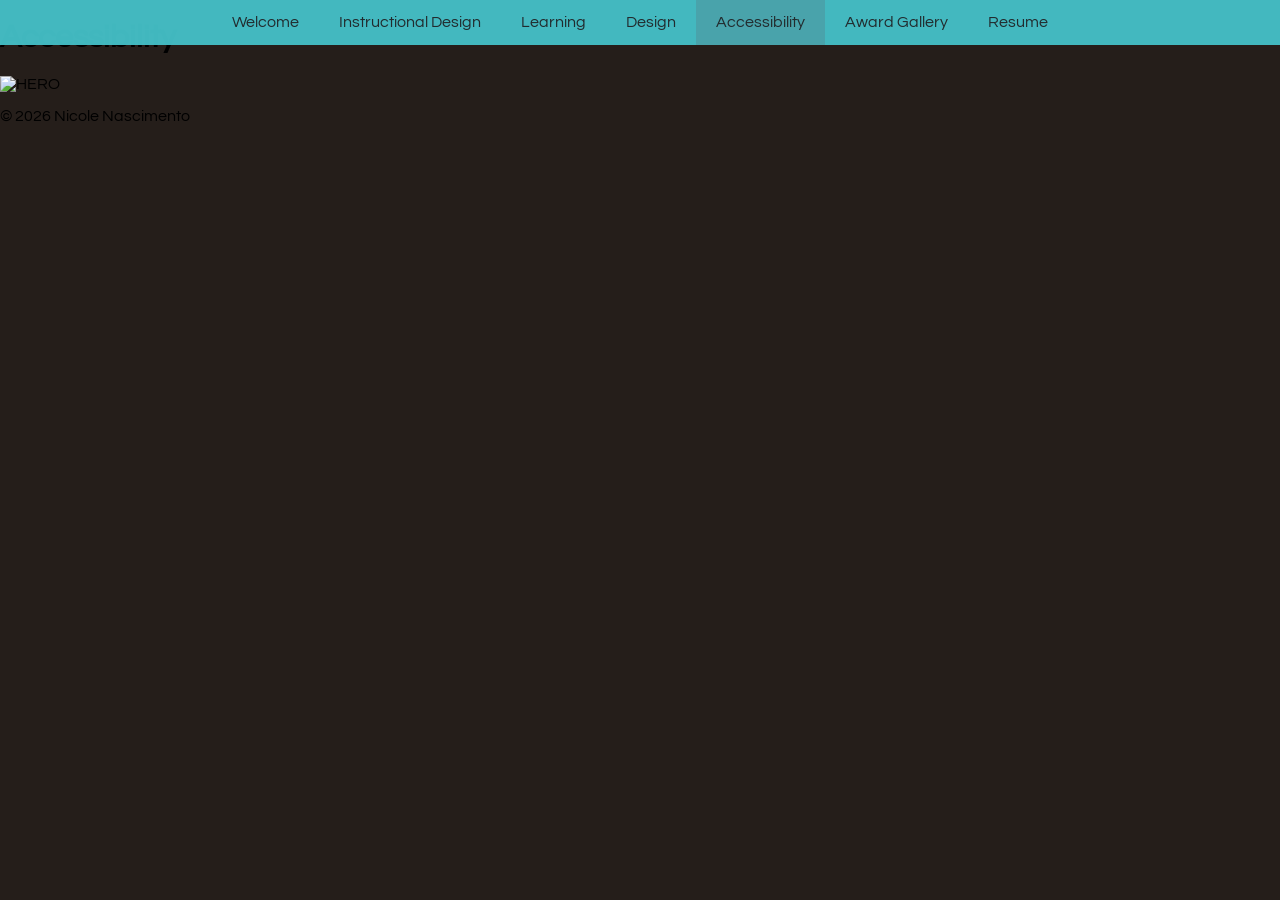
==== accessibility.html @ 4cab0953 "add image, intro text, desktop friendly only" ====
<!DOCTYPE html>
<html lang="en">
<head>
  <meta charset="UTF-8">
  <meta name="viewport" content="width=device-width, initial-scale=1.0">
  <title>Nicole Nascimento</title>
  <link rel="stylesheet" href="style.css">
  <script src="script.js" defer></script>
  <link rel="preconnect" href="https://fonts.googleapis.com">
  <link rel="preconnect" href="https://fonts.gstatic.com" crossorigin>
  <link href="https://fonts.googleapis.com/css2?family=Questrial&display=swap" rel="stylesheet">
</head>
<body>
  <a href="#main-content" class="skip-link">Skip to main content</a>
  <header>
    <button class="menu-toggle" aria-label="Menu" aria-expanded="false" aria-haspopup="true">
        <span></span>
        <span></span>
        <span></span>
    </button>
    <nav>
      <ul>
        <li><a href="index.html">Welcome</a></li>
        <li><a href="instructional-design.html">Instructional Design</a></li>
        <li><a href="learning.html">Learning</a></li>
        <li><a href="design.html">Design</a></li>
        <li><a href="accessibility.html" class="active" aria-current="page">Accessibility</a></li>
        <li><a href="awards.html">Award Gallery</a></li>
        <li><a href="resume.html">Resume</a></li>
      </ul>
    </nav>
  </header>

  <main id="main-content">

    <h1>Accessibility</h1>

    <section class="hero">
      <img src="images/hero.jpg" alt="HERO">
      <a href="sculpture.html" class="btn" id="btn-forward"></a>
      <a href="index.html" class="btn" id="btn-back"></a>

    </section>

    <section class="portfolio">
      <!-- lightbox gallery goes here later -->
    </section>

  </main>

  <footer>
    <p>&copy; 2026 Nicole Nascimento</p>
  </footer>

</body>
</html>
---- style.css ----
body {
  font-family: 'Questrial', sans-serif;
  margin: 0;
  background-color: #251e1a;
  display: flex;
  flex-direction: column;
  min-height: 100vh;
}

header {
  position: fixed;
  top: 0;
  left: 0;
  width: 100%;
  background-color: rgba(69, 193, 201, 0.95);
  z-index: 100;
}

.page-column {
  max-width: 1600px;
  margin: 0 auto;
  background-color: #77ae71;
  flex: 1;
  width: 100%;
}

/* nav bar */

nav {
  max-width: 1000px;
  margin: 0 auto;
}

nav ul {
  list-style: none;
  padding: 0;
  margin: 0;
  display: flex;
  justify-content: center;
}

nav a {
  padding: 14.3px 20px;
  text-decoration: none;
  color: #222b2e;
  display: block;
}

nav a:hover {
  background-color: rgba(90, 114, 123, 0.2);
}

nav a.active {
  background-color: rgba(90, 114, 123, 0.3);
}

/* Hamburger */
.menu-toggle {
  display: none;
  background: none;
  border: none;
  cursor: pointer;
  padding: 10px;
}

.menu-toggle span {
  display: block;
  width: 25px;
  height: 3px;
  background-color: #5a727b;
  margin: 4px 0;
}

@media (max-width: 850px) {
  .menu-toggle {
    display: block;
    width: 100%;
  }
  nav ul {
    display: none;
  }
  nav.open ul {
  display: flex;
  flex-direction: column;
  position: absolute;
  top: 100%;
  left: 0;
  width: 100%;
  background-color: rgba(69, 193, 201, 0.95);
  padding: 10px 0;
  }
  nav.open a {
  text-align: center;
  }
}

.skip-link {
  position: absolute;
  left: -9999px;
  top: 0;
}

.skip-link:focus {
  left: 8px;
  top: 8px;
  padding: 8px 12px;
  background: #000;
  color: #fff;
  z-index: 1000;
}

/* Background image */

.scene {
  position: relative;
  max-width: 1600px;
  margin: 0 auto;
  container-type: inline-size;
}

.scene-bg {
  display: block;
  width: 100%;
  height: auto;
}


/* Large Welcome Font */


.welcome-headline {
  position: absolute;
  top: 10.5%;
  left: 50%;
  transform: translateX(-50%);
  margin: 0;
  z-index: 10;
  text-align: left;
  width: max-content
}

.welcome-headline span {
  display: inline;
}

.w-hi,
.w-nicole,
.w-title {
  font-family: 'Bevan', serif;
}

.w-hi,
.w-title {
  font-weight: 400;
}


.w-name,
.w-iam {
  font-family: 'Open Sans', sans-serif;
  font-weight: 500;
}

.w-hi      { font-size: 3cqw;  color: #45c1c9; }
.w-name    { font-size: 2.5cqw; color: #45c1c9; }
.welcome-headline .w-nicole  { font-size: 9.25cqw;  color: #f2683c; display: block; position: relative; top: 0.05em;}
.w-iam     { font-size: 2.5cqw; color: #45c1c9; }
.w-title   { font-size: 2.75cqw;  color: #45c1c9; }
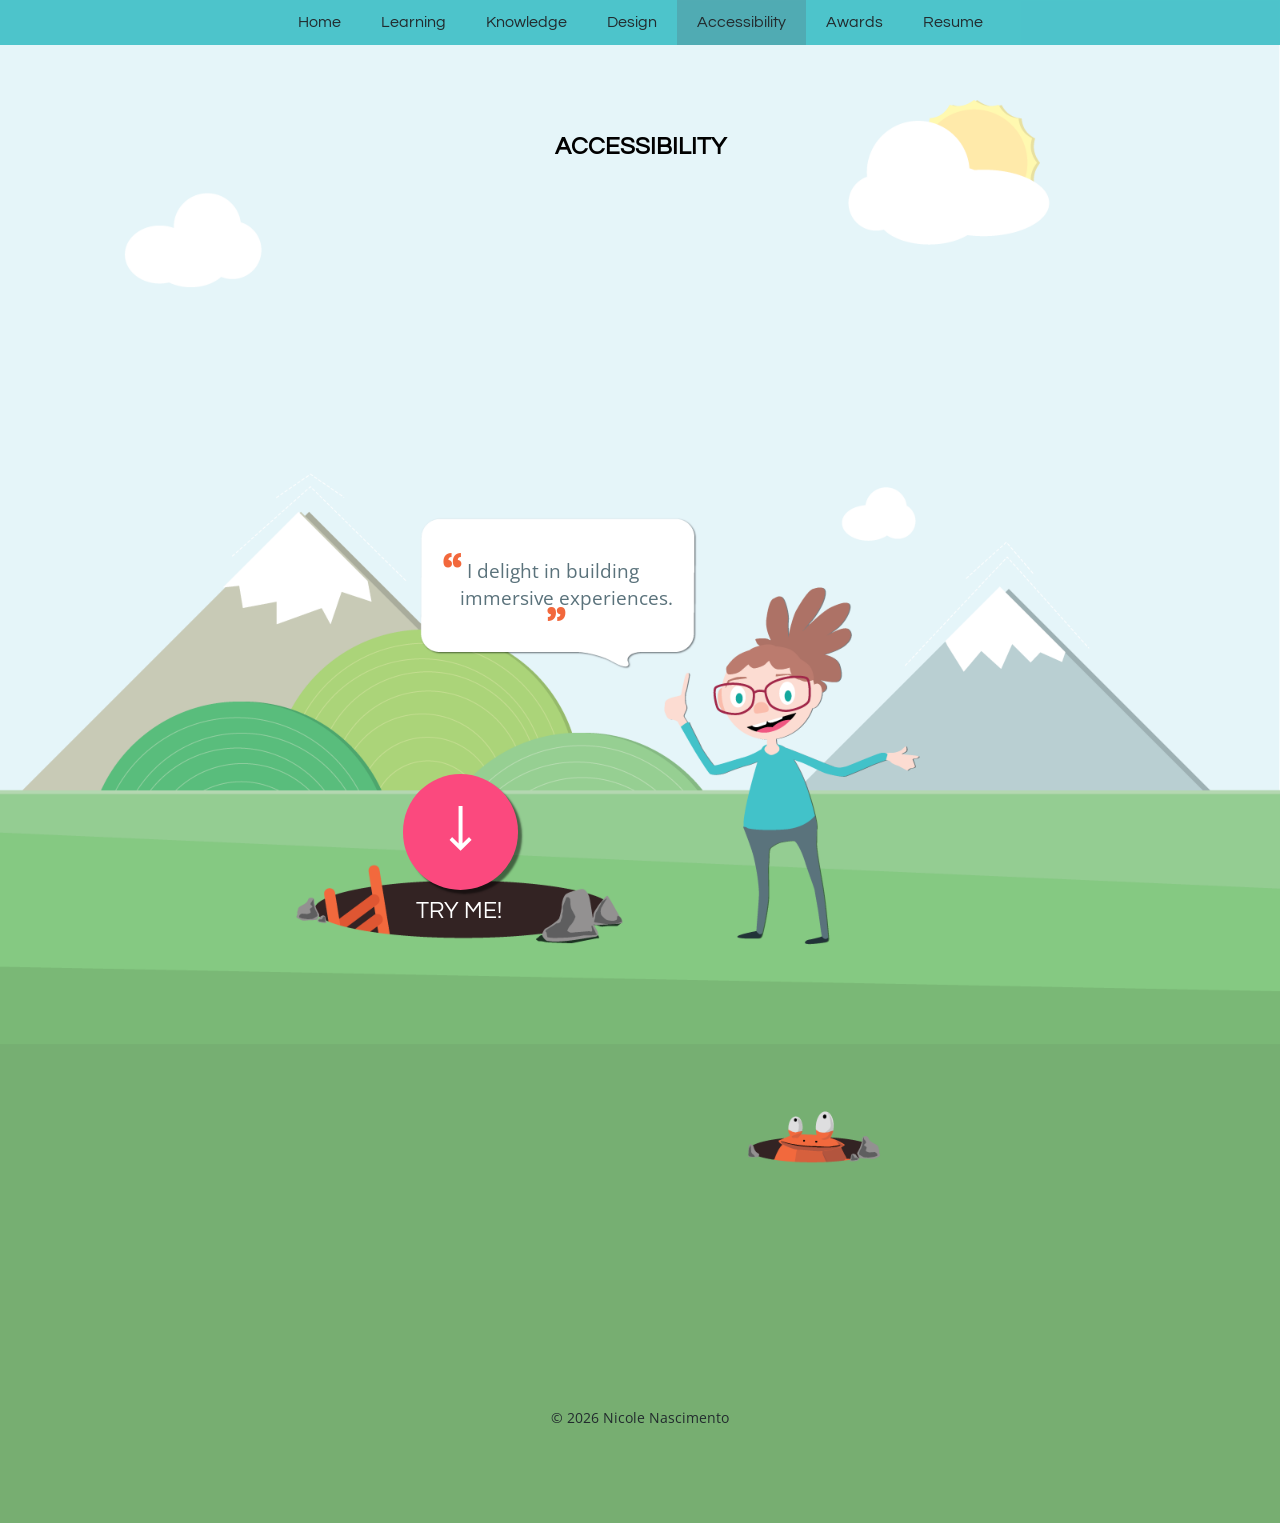
==== commit b91f1cc5: "add open library img to knowledge page" ====
--- a/accessibility.html
+++ b/accessibility.html
@@ -8,9 +8,9 @@
   <script src="script.js" defer></script>
   <link rel="preconnect" href="https://fonts.googleapis.com">
   <link rel="preconnect" href="https://fonts.gstatic.com" crossorigin>
-  <link href="https://fonts.googleapis.com/css2?family=Questrial&display=swap" rel="stylesheet">
+  <link href="https://fonts.googleapis.com/css2?family=Bevan:ital@0;1&family=Open+Sans:wght@400;600;700&family=Questrial&display=swap" rel="stylesheet">
 </head>
-<body>
+<body class="page-home">
   <a href="#main-content" class="skip-link">Skip to main content</a>
   <header>
     <button class="menu-toggle" aria-label="Menu" aria-expanded="false" aria-haspopup="true">
@@ -20,37 +20,60 @@
     </button>
     <nav>
       <ul>
-        <li><a href="index.html">Welcome</a></li>
-        <li><a href="instructional-design.html">Instructional Design</a></li>
+        <li><a href="index.html">Home</a></li>
         <li><a href="learning.html">Learning</a></li>
+        <li><a href="knowledge.html">Knowledge</a></li>
         <li><a href="design.html">Design</a></li>
         <li><a href="accessibility.html" class="active" aria-current="page">Accessibility</a></li>
-        <li><a href="awards.html">Award Gallery</a></li>
+        <li><a href="awards.html">Awards</a></li>
         <li><a href="resume.html">Resume</a></li>
       </ul>
     </nav>
   </header>
 
-  <main id="main-content">
+  <div class="page-column page-column-home">
+    <main id="main-content">
+    
+      <section class="scene" aria-label="Welcome scene">
+       <picture>
+          <source 
+            media="(max-width: 850px)" 
+            srcset="images/scene-home-mobile-750.png 750w,
+                    images/scene-home-mobile-1125.png 1125w"
+            sizes="100vw">
+          <img 
+            src="images/scene-home-1600.png"
+            srcset="images/scene-home-1600.png 1600w,
+                    images/scene-home-3200.png 3200w"
+            sizes="(max-width: 1600px) 100vw, 1600px"
+            alt="Illustrated landscape with rolling hills, a character, and a hole with a ladder."
+            class="scene-bg"
+            width="1600" 
+            height="1600">
+        </picture>
+        <h1 class="welcome-headline">ACCESSIBILITY</h1>
+        <p class="speech-bubble">
+          <span class="bubble-quote quote-1">“</span>
+          <span class="bubble-line line-1">I delight in building</span><br>
+          <span class="bubble-line line-2">immersive experiences.</span>
+          <span class="bubble-quote">”</span>
+        </p>
+        <a href="learning.html" class="scene-button button-learning" aria-label="Go to Learning">
+          <span class="arrow">↓</span>
+        </a>
+        <span class="try-me" aria-hidden="true">TRY ME!</span>
+      </section>
 
-    <h1>Accessibility</h1>
+      <section class="portfolio">
+        <!-- lightbox gallery goes here later -->
+      </section>
 
-    <section class="hero">
-      <img src="images/hero.jpg" alt="HERO">
-      <a href="sculpture.html" class="btn" id="btn-forward"></a>
-      <a href="index.html" class="btn" id="btn-back"></a>
+    </main>
 
-    </section>
-
-    <section class="portfolio">
-      <!-- lightbox gallery goes here later -->
-    </section>
-
-  </main>
-
-  <footer>
-    <p>&copy; 2026 Nicole Nascimento</p>
-  </footer>
+    <footer>
+      <p>&copy; 2026 Nicole Nascimento</p>
+    </footer>
+  </div>
 
 </body>
 </html>
--- a/style.css
+++ b/style.css
@@ -19,10 +19,19 @@
 .page-column {
   max-width: 1600px;
   margin: 0 auto;
+  flex: 1;
+  width: 100%;
+}
+
+.page-column-home {
   background-color: #77ae71;
-  flex: 1;
-  width: 100%;
-}
+}
+
+.page-column-learning {
+  background-color: #3b7187;
+}
+
+
 
 /* nav bar */
 
@@ -71,29 +80,6 @@
   margin: 4px 0;
 }
 
-@media (max-width: 850px) {
-  .menu-toggle {
-    display: block;
-    width: 100%;
-  }
-  nav ul {
-    display: none;
-  }
-  nav.open ul {
-  display: flex;
-  flex-direction: column;
-  position: absolute;
-  top: 100%;
-  left: 0;
-  width: 100%;
-  background-color: rgba(69, 193, 201, 0.95);
-  padding: 10px 0;
-  }
-  nav.open a {
-  text-align: center;
-  }
-}
-
 .skip-link {
   position: absolute;
   left: -9999px;
@@ -143,6 +129,39 @@
   display: inline;
 }
 
+/* Dots */
+.welcome-headline .w-nicole {
+  line-height: 1;
+  margin: 0.25em 0;
+  padding: 0.1em;
+}
+
+.w-nicole::before {
+  content: "";
+  position: absolute;
+  left: -0.05em;
+  top: -0.15em;              /* poke above the text for now */
+  width: 100%;
+  height: 0.08em;
+  background-image: radial-gradient(circle, #9dd8db 34%, transparent 35%);
+  background-size: 0.194em 0.08em;
+  background-repeat: repeat-x;
+}
+
+.w-nicole::after {
+  content: "";
+  position: absolute;
+  left: -0.05em;
+  bottom: -0.15em;              
+  width: 100%;
+  height: 0.08em;
+  background-image: radial-gradient(circle, #9dd8db 34%, transparent 35%);
+  background-size: 0.194em 0.08em;
+  background-repeat: repeat-x;
+}
+
+
+
 .w-hi,
 .w-nicole,
 .w-title {
@@ -167,3 +186,209 @@
 .w-iam     { font-size: 2.5cqw; color: #45c1c9; }
 .w-title   { font-size: 2.75cqw;  color: #45c1c9; }
 
+/* Speech bubble text */
+
+.speech-bubble {
+  position: absolute;
+  margin: 0;
+  font-family: 'Open Sans', sans-serif;
+  color: #5a727b;
+  text-align: center;
+}
+
+.bubble-quote {
+  font-family: 'Bevan', serif;
+  color: #f2683c;
+  font-size: 1.6em;  
+  line-height: 0;    
+}
+
+.bubble-quote.quote-1 {
+    margin-left: -1em;
+}
+
+.bubble-line.line-2 {
+  margin-left: 1em;
+}
+
+.page-home .speech-bubble {
+  top: 43.5%;
+  left: 33.5%;
+  width: 20%;
+  font-size: 1.5cqw;
+}
+
+.page-learning .speech-bubble {
+  top: 60%;
+  left: 27.5%;
+  width: 30%;
+  font-size: 2cqw;
+}
+
+
+/* Round buttons */
+
+.scene-button {
+  position: absolute;
+  width: 9cqw;     
+  height: 9cqw;
+  border-radius: 50%;
+  background-color: #fb497e;  
+  display: flex;
+  align-items: center;
+  justify-content: center;
+  text-decoration: none;
+  z-index: 20;
+  box-shadow: 4px 4px 2px rgba(0, 0, 0, 0.5);
+  overflow: hidden;
+}
+
+.arrow {
+  color: #fff;
+  font-size: 5cqw;
+  line-height: 1;
+  position: relative;
+}
+
+.scene-button:hover,
+.scene-button:focus-visible {
+  background-color: #bc1446; 
+} 
+
+.page-home .button-learning {
+  top: 60.5%;        
+  left: 31.5%;       
+}
+
+.page-home .try-me {
+  position: absolute;
+  top: 70.2%;
+  left: 32.5%;
+  color: white;
+  font-size: 1.8cqw;
+  pointer-events: none;
+}
+
+.page-learning .button-home {
+  top: 20%;
+  left: 21%;
+  transform: rotate(-11deg);
+}
+
+.page-learning .button-knowledge {
+  top: 35%;
+  left: 75%;
+}
+
+/* BOOKS */
+.portfolio {
+  padding: 3rem 2rem;
+}
+
+.book-stream {
+  margin-bottom: 3rem;
+}
+
+.book-grid {
+  display: grid;
+  grid-template-columns: repeat(auto-fill, minmax(140px, 1fr));
+  gap: 1.5rem;
+}
+
+.book-grid img {
+  width: 100%;
+  height: auto;
+  display: block;
+  border-radius: 4px;
+  box-shadow: 4px 4px 8px rgba(0, 0, 0, 0.4);
+}
+
+/* Footer */
+
+footer {
+  position: relative;
+  padding: 2rem 1rem 6rem;   /* top | left/right | bottom */
+  text-align: center;
+}
+
+.footer-frog {
+  display: block;
+  position: absolute;
+  bottom: 30%;
+  left: 75%;
+  transform: translateX(-50%);   /* center horizontally */
+  width: 20cqw; 
+  pointer-events: none; 
+}
+
+footer p {
+  margin: 0;
+  font-family: 'Open Sans', sans-serif;
+  font-size: 0.9rem;
+  color: #222b2e;
+}
+
+
+@media (max-width: 850px) {
+  .menu-toggle {
+    display: block;
+    width: 100%;
+  }
+  nav ul {
+    display: none;
+  }
+  nav.open ul {
+  display: flex;
+  flex-direction: column;
+  position: absolute;
+  top: 100%;
+  left: 0;
+  width: 100%;
+  background-color: rgba(69, 193, 201, 0.95);
+  padding: 10px 0;
+  }
+  nav.open a {
+  text-align: center;
+  }
+  .w-hi      { font-size: 6cqw; }
+  .w-name    { font-size: 6cqw; }
+  .welcome-headline .w-nicole  { font-size: 17cqw; }
+  .w-iam     { font-size: 6cqw; }
+  .w-title   { font-size: 5cqw; }
+  .page-home .speech-bubble {
+    font-size: 3.5cqw;
+    top: 40.5%;
+    left: 11%;
+    width: 55%
+  }
+  .page-learning .speech-bubble {
+    font-size: 3.5cqw;
+    top: 56.2%;
+    left: 26.5%;
+    width: 56%
+  }
+  .scene-button {
+    width: 16cqw;   
+    height: 16cqw;
+  }
+  .page-home .button-learning {
+    top: 70%;       
+    left: 32%;  
+  }
+  .page-learning .button-home {
+    top: 13%;       
+    left: 14%;  
+  }
+  .page-learning .button-knowledge {
+    top: 23%;       
+    left: 67%;
+  }
+  .arrow {
+  font-size: 10cqw;   /* was 5cqw */
+  }
+  .page-home .try-me {
+    font-size: 4cqw;
+    top: 79.4%;
+    left: 32%;
+  }
+}
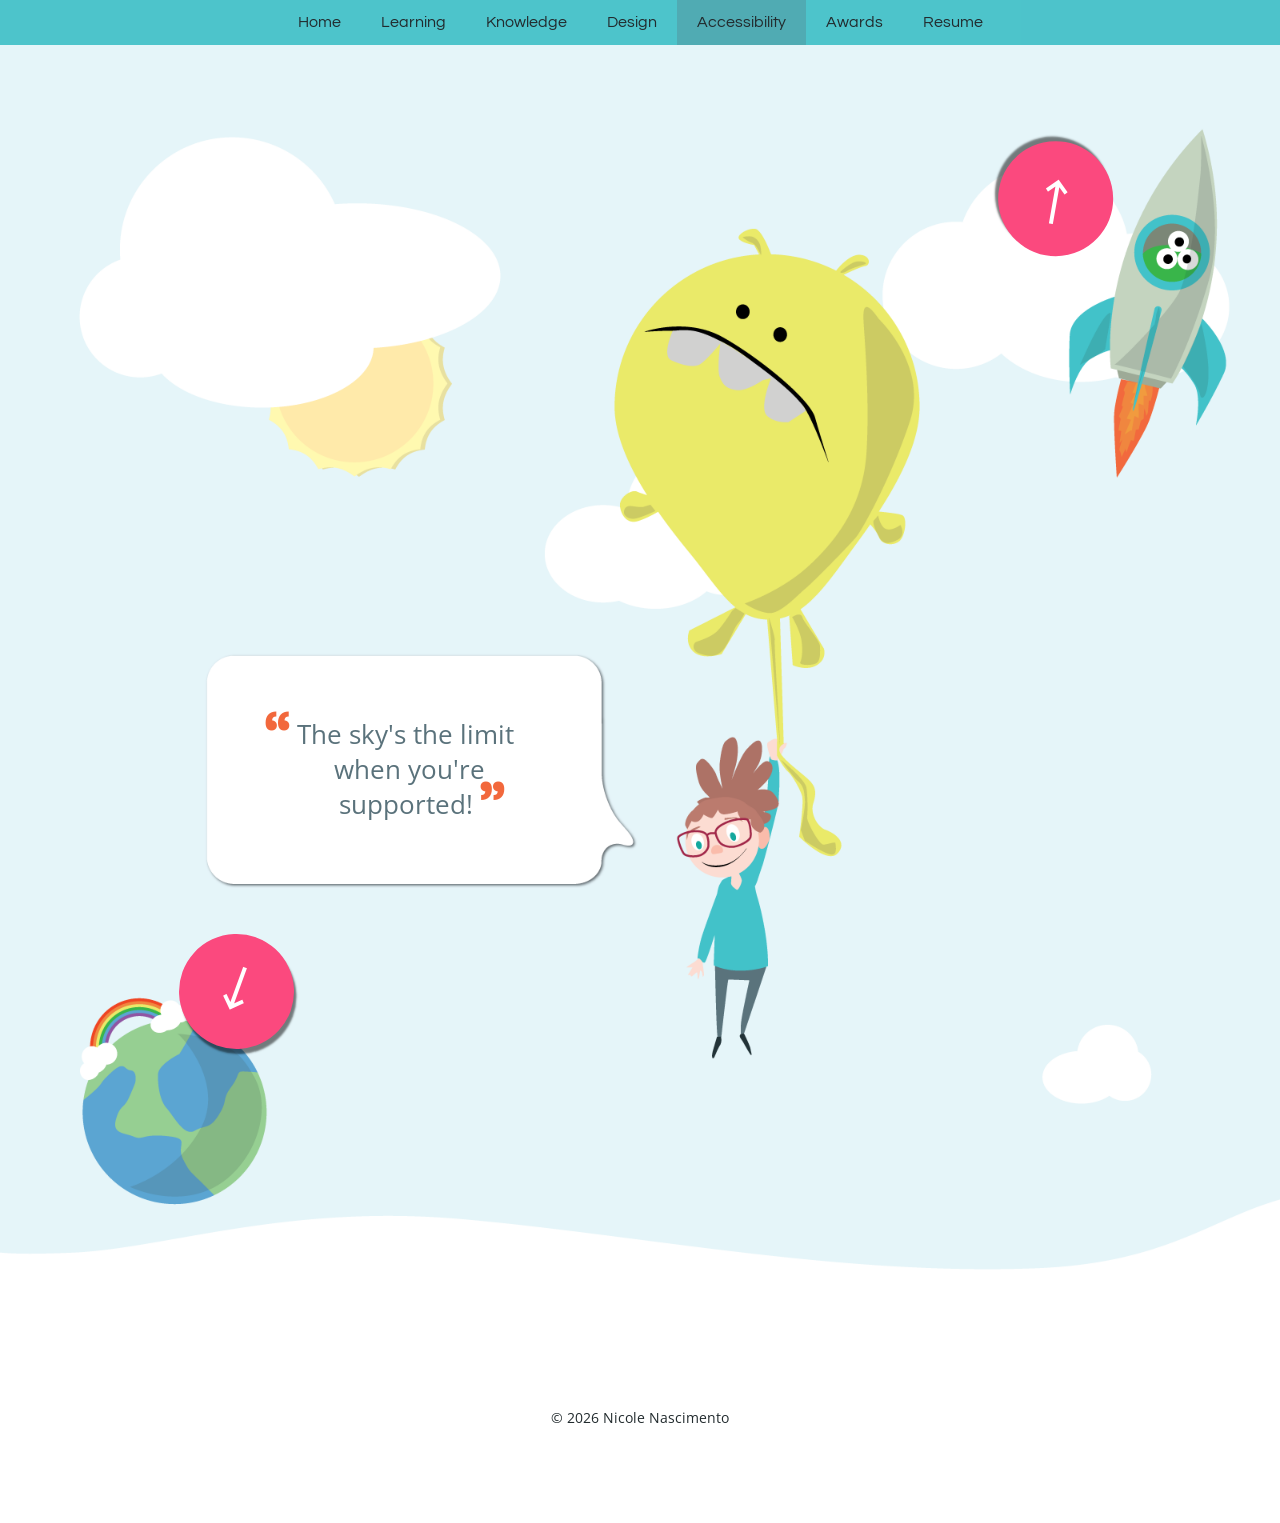
==== commit 4888184d: "add knowledge, design and access pages" ====
--- a/accessibility.html
+++ b/accessibility.html
@@ -10,7 +10,7 @@
   <link rel="preconnect" href="https://fonts.gstatic.com" crossorigin>
   <link href="https://fonts.googleapis.com/css2?family=Bevan:ital@0;1&family=Open+Sans:wght@400;600;700&family=Questrial&display=swap" rel="stylesheet">
 </head>
-<body class="page-home">
+<body class="page-access">
   <a href="#main-content" class="skip-link">Skip to main content</a>
   <header>
     <button class="menu-toggle" aria-label="Menu" aria-expanded="false" aria-haspopup="true">
@@ -31,37 +31,39 @@
     </nav>
   </header>
 
-  <div class="page-column page-column-home">
+  <div class="page-column page-column-access">
     <main id="main-content">
     
       <section class="scene" aria-label="Welcome scene">
        <picture>
           <source 
             media="(max-width: 850px)" 
-            srcset="images/scene-home-mobile-750.png 750w,
-                    images/scene-home-mobile-1125.png 1125w"
+            srcset="images/scene-access-mobile-750.png 750w,
+                    images/scene-access-mobile-1125.png 1125w"
             sizes="100vw">
           <img 
-            src="images/scene-home-1600.png"
-            srcset="images/scene-home-1600.png 1600w,
-                    images/scene-home-3200.png 3200w"
+            src="images/scene-access-1600.png"
+            srcset="images/scene-access-1600.png 1600w,
+                    images/scene-access-3200.png 3200w"
             sizes="(max-width: 1600px) 100vw, 1600px"
             alt="Illustrated landscape with rolling hills, a character, and a hole with a ladder."
             class="scene-bg"
             width="1600" 
             height="1600">
         </picture>
-        <h1 class="welcome-headline">ACCESSIBILITY</h1>
         <p class="speech-bubble">
           <span class="bubble-quote quote-1">“</span>
-          <span class="bubble-line line-1">I delight in building</span><br>
-          <span class="bubble-line line-2">immersive experiences.</span>
+          <span class="bubble-line line-1">The sky's the limit when you're </span><br>
+          <span class="bubble-line line-2">supported!</span>
           <span class="bubble-quote">”</span>
         </p>
-        <a href="learning.html" class="scene-button button-learning" aria-label="Go to Learning">
+        <a href="design.html" class="scene-button button-design" aria-label="Go to Design">
           <span class="arrow">↓</span>
         </a>
-        <span class="try-me" aria-hidden="true">TRY ME!</span>
+        <a href="awards.html" class="scene-button button-awards" aria-label="Go to Awards">
+          <span class="arrow">↓</span>
+        </a>
+
       </section>
 
       <section class="portfolio">
--- a/style.css
+++ b/style.css
@@ -21,6 +21,7 @@
   margin: 0 auto;
   flex: 1;
   width: 100%;
+  background-color: white;
 }
 
 .page-column-home {
@@ -30,8 +31,6 @@
 .page-column-learning {
   background-color: #3b7187;
 }
-
-
 
 /* nav bar */
 
@@ -177,13 +176,13 @@
 .w-name,
 .w-iam {
   font-family: 'Open Sans', sans-serif;
-  font-weight: 500;
+  font-weight: 200;
 }
 
 .w-hi      { font-size: 3cqw;  color: #45c1c9; }
-.w-name    { font-size: 2.5cqw; color: #45c1c9; }
+.w-name    { font-size: 2.75cqw; color: #45c1c9; }
 .welcome-headline .w-nicole  { font-size: 9.25cqw;  color: #f2683c; display: block; position: relative; top: 0.05em;}
-.w-iam     { font-size: 2.5cqw; color: #45c1c9; }
+.w-iam     { font-size: 2.75cqw; color: #45c1c9; }
 .w-title   { font-size: 2.75cqw;  color: #45c1c9; }
 
 /* Speech bubble text */
@@ -224,6 +223,26 @@
   width: 30%;
   font-size: 2cqw;
 }
+
+.page-knowledge .speech-bubble {
+  top: 79.5%;
+  left: 18.5%;
+  width: 24%;
+  font-size: 1.7cqw;
+}
+.page-design .speech-bubble {
+  top: 21%;
+  left: 35%;
+  width: 24%;
+  font-size: 2cqw;
+}
+.page-access .speech-bubble {
+  top: 56%;
+  left: 22%;
+  width: 20%;
+  font-size: 2cqw;
+}
+
 
 
 /* Round buttons */
@@ -254,12 +273,10 @@
 .scene-button:focus-visible {
   background-color: #bc1446; 
 } 
-
 .page-home .button-learning {
   top: 60.5%;        
   left: 31.5%;       
 }
-
 .page-home .try-me {
   position: absolute;
   top: 70.2%;
@@ -268,16 +285,44 @@
   font-size: 1.8cqw;
   pointer-events: none;
 }
-
 .page-learning .button-home {
   top: 20%;
   left: 21%;
   transform: rotate(-11deg);
 }
-
 .page-learning .button-knowledge {
   top: 35%;
   left: 75%;
+}
+.page-knowledge .button-learning {
+  top: 55%;
+  left: 12%;
+  transform: rotate(340deg);
+}
+.page-knowledge .button-design {
+  top: 42%;
+  left: 80%;
+  transform: rotate(340deg);
+}
+.page-design .button-knowledge {
+  top: 30%;
+  left: 10%;
+  transform: rotate(120deg);
+}
+.page-design .button-accessibility {
+  top: 10%;
+  left: 80%;
+  transform: rotate(180deg);
+}
+.page-access .button-design {
+  top: 73%;
+  left: 14%;
+  transform: rotate(20deg);
+}
+.page-access .button-awards {
+  top: 11%;
+  left: 78%;
+  transform: rotate(190deg);
 }
 
 /* BOOKS */
@@ -367,6 +412,24 @@
     left: 26.5%;
     width: 56%
   }
+  .page-knowledge .speech-bubble {
+    font-size: 3.5cqw;
+    top: 67%;
+    left: 12%;
+    width: 56%
+  }
+  .page-design .speech-bubble {
+    font-size: 3.5cqw;
+    top: 41%;
+    left: 15%;
+    width: 56%
+  }
+  .page-access .speech-bubble {
+    font-size: 3.5cqw;
+    top: 43%;
+    left: 60%;
+    width: 30%
+  }
   .scene-button {
     width: 16cqw;   
     height: 16cqw;
@@ -382,6 +445,30 @@
   .page-learning .button-knowledge {
     top: 23%;       
     left: 67%;
+  }
+  .page-knowledge .button-learning {
+    top: 30%;       
+    left: 10%;
+  }
+  .page-knowledge .button-design {
+    top: 25%;       
+    left: 75%;
+  }
+  .page-design .button-knowledge {
+    top: 27%;       
+    left: 10%;
+  }
+  .page-design .button-accessibility {
+    top: 8%;       
+    left: 77.5%;
+  }
+  .page-access .button-design {
+    top: 77%;       
+    left: 24%;
+  }
+  .page-access .button-awards {
+    top: 8%;       
+    left: 65%;
   }
   .arrow {
   font-size: 10cqw;   /* was 5cqw */
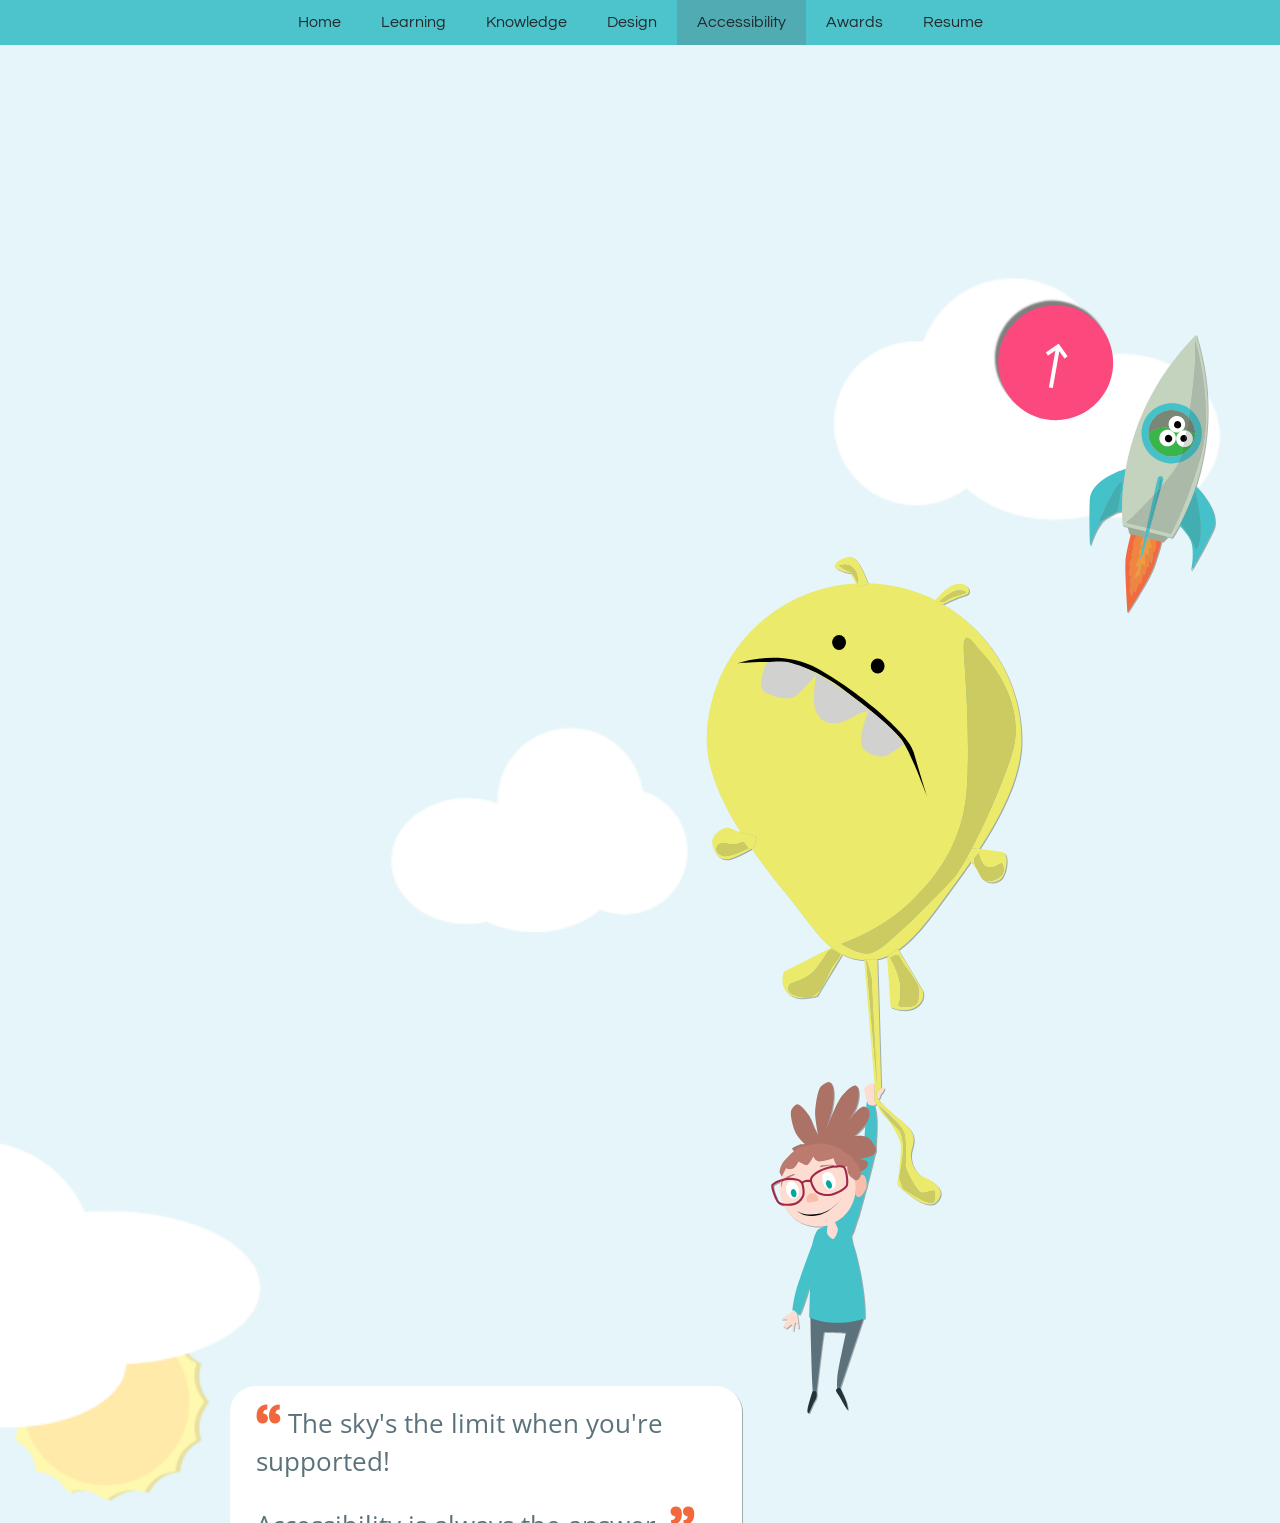
==== commit d7ba0a3e: "add access page with characters" ====
--- a/accessibility.html
+++ b/accessibility.html
@@ -51,12 +51,17 @@
             width="1600" 
             height="1600">
         </picture>
-        <p class="speech-bubble">
-          <span class="bubble-quote quote-1">“</span>
-          <span class="bubble-line line-1">The sky's the limit when you're </span><br>
-          <span class="bubble-line line-2">supported!</span>
-          <span class="bubble-quote">”</span>
-        </p>
+        <img src="images//characters/character-access-nicole-04.svg" alt="" class="scene-character character-nicole">
+        <img src="images//characters/character-access-rocket-03.svg" alt="" class="scene-character character-rocket">
+        <img src="images//characters/character-access-earth-05.svg" alt="" class="scene-character character-earth">
+        <div class="speech-bubble">
+            <p>
+              <span class="bubble-quote">“</span> The sky's the limit when you're supported! 
+            </p>
+            <p>
+              Accessibility is always the answer. <span class="bubble-quote">”</span>
+            </p>
+        </div>
         <a href="design.html" class="scene-button button-design" aria-label="Go to Design">
           <span class="arrow">↓</span>
         </a>
--- a/style.css
+++ b/style.css
@@ -32,6 +32,14 @@
   background-color: #3b7187;
 }
 
+.page-column-awards {
+  background-color: #3b7187;
+}
+
+.page-column-resume {
+  background-color: white;
+}
+
 /* nav bar */
 
 nav {
@@ -185,61 +193,168 @@
 .w-iam     { font-size: 2.75cqw; color: #45c1c9; }
 .w-title   { font-size: 2.75cqw;  color: #45c1c9; }
 
-/* Speech bubble text */
+/* Characters */
+
+.scene-character {
+  position: absolute;
+  width: 20cqw;     
+  height: auto;
+  top: 46%;      
+  left: 58%;        
+  z-index: 5;       
+  filter: drop-shadow(0.15cqw 0.15cqw 0px rgba(0, 0, 0, 0.3));
+}
+.page-design .character-monster {
+  left: 14%;
+  top: 35%;
+  width: 25cqw;     
+  height: auto;
+}
+.page-design .character-nicole {
+  left: 80%;
+  top: 20%;
+  width: 15cqw;     
+  height: auto;
+}
+.page-access .character-nicole {
+  left: 55%;
+  top: 20%;
+  width: 25cqw;     
+  height: auto;
+}
+.page-access .character-earth {
+  left: 4%;
+  top: 76%;
+  width: 15cqw;     
+  height: auto;
+}
+.page-access .character-rocket {
+  left: 85%;
+  top: 12%;
+  width: 10cqw;     
+  height: auto;
+}
+
+
+/* Speech Bubble */
 
 .speech-bubble {
   position: absolute;
+  background-color: white;
+  border-radius: 2cqw; /* Scales the roundness with the scene */
+  padding: 1.5cqw 2cqw; /* Scales the inner spacing with the scene */
+  filter: drop-shadow(0.15cqw 0.15cqw 0px rgba(0, 0, 0, 0.3));
+  box-sizing: border-box; 
+}
+
+.speech-bubble::after {
+  content: '';
+  position: absolute;
+  background-size: contain;
+  background-repeat: no-repeat;
+}
+
+.bubble-quote {
+  font-family: 'Bevan', serif;
+  color: #f2683c;
+  font-size: 1.6em;   /* Keep them large */
+  line-height: 0;     /* THIS is the magic trick */
+  vertical-align: -0.1em; /* Nudge it slightly down to sit nicely */
+}
+
+.speech-bubble p {
   margin: 0;
   font-family: 'Open Sans', sans-serif;
   color: #5a727b;
-  text-align: center;
-}
-
-.bubble-quote {
-  font-family: 'Bevan', serif;
-  color: #f2683c;
-  font-size: 1.6em;  
-  line-height: 0;    
-}
-
-.bubble-quote.quote-1 {
-    margin-left: -1em;
-}
-
-.bubble-line.line-2 {
-  margin-left: 1em;
+  text-align: left;
+  line-height: 1.5;
+}
+
+.speech-bubble p + p {
+  margin-top: 1em; /* Adds space between the paragraphs */
 }
 
 .page-home .speech-bubble {
-  top: 43.5%;
-  left: 33.5%;
-  width: 20%;
-  font-size: 1.5cqw;
+  top: 40%;
+  left: 28%;
+  width: 30%;
+  font-size: 1.6cqw;
+}
+.page-home .speech-bubble::after {
+  background-image: url('images/speech-bubble-tail_side.svg');
+  top: 60%;                    
+  transform: translateY(-50%) scaleX(-1) scaleY(-1);
+  right: -2cqw;              
+  left: auto;                  
+  width: 5cqw;       
+  height: 10cqw;      
 }
 
 .page-learning .speech-bubble {
   top: 60%;
   left: 27.5%;
-  width: 30%;
+  width: 50%;
   font-size: 2cqw;
 }
+.page-learning .speech-bubble::after {
+  background-image: url('images/speech-bubble-tail_side.svg');
+  top: 40%;                    
+  transform: translateY(-50%); 
+  left: -1.8cqw;              
+  width: 5cqw;       
+  height: 10cqw;    
+}
 
 .page-knowledge .speech-bubble {
-  top: 79.5%;
+  top: 77%;
   left: 18.5%;
-  width: 24%;
-  font-size: 1.7cqw;
-}
+  width: 61%;
+  font-size: 2cqw;
+}
+
+.page-knowledge .speech-bubble::after {
+  background-image: url('images/speech-bubble-tail_side.svg');
+  top: -4.5cqw;   
+  transform: translateX(-50%) rotate(-270deg); 
+  left: 20%;              
+  width: 5cqw;       
+  height: 10cqw;    
+}
+
 .page-design .speech-bubble {
   top: 21%;
   left: 35%;
-  width: 24%;
+  width: 40%;
   font-size: 2cqw;
 }
+.page-design .speech-bubble::after {
+  background-image: url('images/speech-bubble-tail_side.svg');
+  top: 11.5cqw;   
+  transform: translateX(-50%) rotate(270deg); 
+  left: 20%;              
+  width: 5cqw;       
+  height: 10cqw;    
+}
+
 .page-access .speech-bubble {
-  top: 56%;
-  left: 22%;
-  width: 20%;
+  top: 50%;
+  left: 18%;
+  width: 40%;
+  font-size: 2cqw;
+}
+.page-access .speech-bubble::after {
+  background-image: url('images/speech-bubble-tail_side.svg');
+  top: 8.5cqw;   
+  transform: scaleX(-1) translateX(-50%) rotate(270deg); 
+  left: 70%;              
+  width: 5cqw;       
+  height: 10cqw;    
+}
+
+.page-awards .speech-bubble {
+  top: 23.5%;
+  left: 40%;
+  width: 50%;
   font-size: 2cqw;
 }
 
@@ -324,8 +439,18 @@
   left: 78%;
   transform: rotate(190deg);
 }
-
-/* BOOKS */
+.page-awards .button-accessibility {
+  top: 25%;
+  left: 3%;
+  transform: rotate(45deg);
+}
+.page-awards .button-resume {
+  top: 50%;
+  left: 72%;
+  transform: rotate(240deg);
+}
+
+/* KNOWLEDGE - BOOKS */
 .portfolio {
   padding: 3rem 2rem;
 }
@@ -348,6 +473,175 @@
   box-shadow: 4px 4px 8px rgba(0, 0, 0, 0.4);
 }
 
+/* DESIGN - LIGHTBOX */
+
+.page-column-design .portfolio {
+  margin-top: -32vh;
+  position: relative;
+  z-index: 30;
+}
+
+.design-grid {
+  display: grid;
+  grid-template-columns: repeat(3, 1fr);
+  gap: 1.5rem;
+}
+.design-thumb {
+  padding: 0;
+  border: none;
+  background: none;
+  cursor: pointer;
+  display: block;
+  width: 100%;
+}
+
+.design-thumb img {
+  width: 100%;
+  height: auto;
+  display: block;
+  border-radius: 4px;
+  box-shadow: 4px 4px 8px rgba(0, 0, 0, 0.4);
+}
+
+.lightbox {
+  position: fixed;
+  inset: 0;
+  background: rgba(0, 0, 0, 0.85);
+  display: flex;
+  align-items: center;
+  justify-content: center;
+  z-index: 1000;
+}
+
+.lightbox[hidden] {
+  display: none;
+}
+
+.lightbox-img {
+  max-width: 90vw;
+  max-height: 90vh;
+}
+
+.lightbox-close {
+  position: absolute;
+  top: 1rem;
+  right: 1.5rem;
+  font-size: 3rem;
+  color: white;
+  background: none;
+  border: none;
+  cursor: pointer;
+  line-height: 1;
+}
+
+.lightbox-prev,
+.lightbox-next {
+  position: absolute;
+  top: 50%;
+  transform: translateY(-50%);
+  font-size: 4rem;
+  color: white;
+  background: none;
+  border: none;
+  cursor: pointer;
+  line-height: 1;
+  padding: 1rem 1.5rem;
+}
+
+.lightbox-prev {
+  left: 0.1rem;
+}
+
+.lightbox-next {
+  right: 0.1rem;
+}
+
+/* RESUME STYLES */
+.resume-content {
+  padding-top: 6rem; /* Pushes the text down away from the scene */
+  padding-left: 2rem;
+  padding-right: 2rem;
+  padding-bottom: 4rem;
+  max-width: 900px; /* Keeps the text from stretching too wide on big screens */
+  margin: 0 auto;
+}
+.resume-content h1 {
+  color: #45c1c9;
+  font-size: 3.25rem;
+  margin-bottom: 0.5rem;
+  font-weight: 100;
+}
+.resume-content h1 span {
+  font-size: 1.2rem;
+  color: #5a727b; /* A softer color for the MSc BMC part */
+}
+.resume-content ul {
+  color: #5a727b;
+  margin-top: 0;
+  margin-bottom: 1.5rem;
+  list-style-type: none;  
+  padding-left: 1.8rem;
+}
+.resume-content li strong {
+  color: #45c1c9;
+  font-weight: 600; /* Keeps it slightly bold, but you can change this */
+}
+.resume-section {
+  margin-bottom: 3rem; /* Adds space between the major sections */
+}
+
+.resume-section h2 {
+  color: #45c1c9;
+  font-size: 2.25rem;
+  font-weight: 100;
+  border-bottom: 2px solid #45c1c9; /* A little separator line */
+  padding-bottom: 0.3rem;
+  margin-bottom: 1.5rem;
+}
+.resume-content h3 {
+  color: #f2683c;
+  margin-top: 0;
+  margin-bottom: 0.2rem;
+}
+ 
+.resume-content h4 {
+  color: #45c1c9;
+  margin-top: 0;
+  margin-bottom: 0.2rem;
+}
+.resume-content p,
+.resume-content li {
+  color: #5a727b;
+  line-height: 1.6; /* Makes it easier to read */
+}
+.resume-content p span {
+  font-size: 1.2rem;
+  font-weight: 600;
+  color: #f2683c;
+
+}
+.job-header {
+  display: flex;
+  justify-content: space-between;
+  align-items: baseline;
+  margin-bottom: 0.5rem;
+}
+.job-institution {
+  font-weight: 600; /* Makes it semi-bold */
+  color: #45c1c9; /* Optional: makes it match your h2 headings */
+  margin-top: -0.5rem; /* Optional: pulls it slightly closer to the degree title above it */
+}
+
+.role-dates {
+  font-size: 0.9rem;
+  color: #5a727b;
+  font-family: 'Open Sans', sans-serif;
+  font-weight: normal;
+  margin-left: 0.5rem; /* Adds a small gap before the date */
+}
+
+
+
 /* Footer */
 
 footer {
@@ -400,35 +694,123 @@
   .welcome-headline .w-nicole  { font-size: 17cqw; }
   .w-iam     { font-size: 6cqw; }
   .w-title   { font-size: 5cqw; }
+  
+  .scene-character {
+    width: 50cqw;     /* adjust to match her size in the art */
+    height: auto;
+    top: 46%;      /* adjust to line her feet up with the ground */
+    left: 50%;        /* adjust to place her horizontally */
+  }
+
+  .page-design .character-monster {
+    left: 14%;
+    top: 48%;
+    width: 45cqw;     
+  }
+  .page-design .character-nicole {
+    left: 73%;
+    top: 17%;
+    width: 25cqw;     
+  }
+  .page-access .character-rocket {
+    left: 78%;
+    top: 8%;
+    width: 15cqw;     
+  }
+  .page-access .character-nicole {
+    left: 8%;
+    top: 10%;
+    width: 50cqw;     
+    transform: scaleX(-1);
+  }
+  .page-access .character-earth {
+    left: 10%;
+    top: 75%;
+    width: 25cqw;     
+  }
+
+
+  .speech-bubble {
+    padding: 3cqw 4cqw;              /* roughly doubles the inner spacing */
+    border-radius: 4cqw;              /* matches the roundness proportion */
+    filter: drop-shadow(0.4cqw 0.4cqw 0px rgba(0, 0, 0, 0.3));
+  }
   .page-home .speech-bubble {
     font-size: 3.5cqw;
-    top: 40.5%;
+    top: 35%;
     left: 11%;
-    width: 55%
+    width: 45%
+  }
+  .page-home .speech-bubble::after {
+    top: 77%;               /* Attach to the bottom */
+    right: 20%;              /* Anchor to the right */
+    bottom: auto;
+    left: auto;
+    margin-top: -0.8cqw;     /* Overlap the bubble slightly */
+    transform: rotate(90deg) scaleX(-1); 
+    width: 8cqw;             /* Swap width and height */
+    height: 16cqw;           /* because it is now rotated */
   }
   .page-learning .speech-bubble {
     font-size: 3.5cqw;
-    top: 56.2%;
-    left: 26.5%;
+    top: 56%;
+    left: 30%;
     width: 56%
   }
+  .page-learning .speech-bubble::after {
+    top: 30%;                    
+    left: -3cqw;              
+    width: 10cqw;       
+    height: 16cqw;    
+  }
+
   .page-knowledge .speech-bubble {
     font-size: 3.5cqw;
-    top: 67%;
+    top: 63%;
     left: 12%;
-    width: 56%
-  }
+    width: 75%
+  }
+  .page-knowledge .speech-bubble::after {
+    top: -6cqw;                             
+    width: 10cqw;       
+    height: 16cqw;    
+    transform: scaleX(-1) rotate(90deg);
+    left: 20%;                
+  }
+
   .page-design .speech-bubble {
     font-size: 3.5cqw;
-    top: 41%;
-    left: 15%;
-    width: 56%
-  }
+    top: 37%;
+    left: 5%;
+    width: 90%
+  }
+  .page-design .speech-bubble::after {
+    top: 15cqw;                             
+    width: 10cqw;       
+    height: 16cqw;    
+    transform: rotate(270deg);
+    left: 60%;                
+  }
+
   .page-access .speech-bubble {
     font-size: 3.5cqw;
-    top: 43%;
-    left: 60%;
-    width: 30%
+    top: 40%;
+    left: 52%;
+    width: 43%
+  }
+  .page-access .speech-bubble::after {
+    top: 15cqw;                             
+    width: 10cqw;       
+    height: 16cqw;    
+    transform: scaleX(-1) rotate(180deg);
+    left: -7%;                
+  }
+
+  .page-awards .speech-bubble {
+    font-size: 3.5cqw;
+    top: 20%;
+    left: 10%;
+    width: 60%
   }
   .scene-button {
     width: 16cqw;   
@@ -469,6 +851,14 @@
   .page-access .button-awards {
     top: 8%;       
     left: 65%;
+  }
+  .page-awards .button-accessibility {
+    top: 35%;       
+    left: 1%;
+  }
+  .page-awards .button-resume {
+    top: 10%;       
+    left: 55%;
   }
   .arrow {
   font-size: 10cqw;   /* was 5cqw */
@@ -479,3 +869,7 @@
     left: 32%;
   }
 }
+
+
+
+
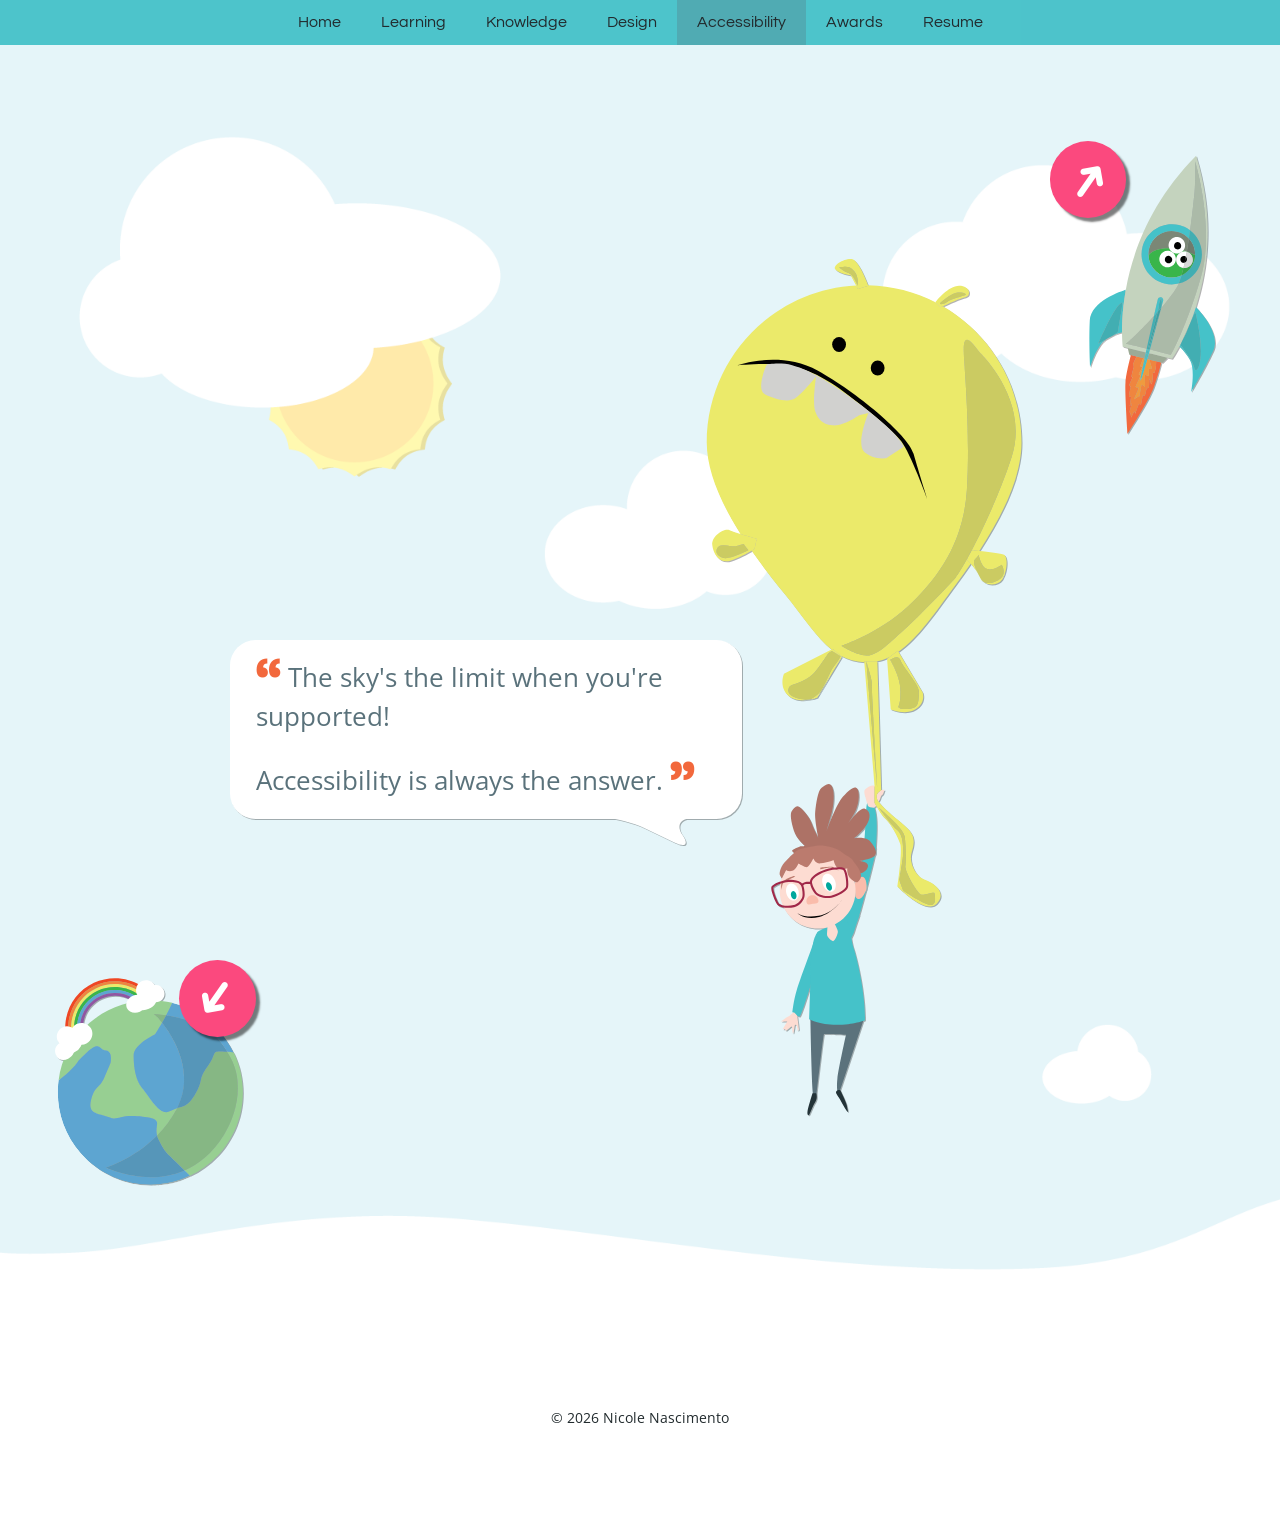
==== commit 9ce2f149: "resize buttons for desktop and mobile. Fix some speech bubble issues" ====
--- a/accessibility.html
+++ b/accessibility.html
@@ -63,10 +63,10 @@
             </p>
         </div>
         <a href="design.html" class="scene-button button-design" aria-label="Go to Design">
-          <span class="arrow">↓</span>
+          <span class="arrow">➜</span>
         </a>
         <a href="awards.html" class="scene-button button-awards" aria-label="Go to Awards">
-          <span class="arrow">↓</span>
+          <span class="arrow">➜</span>
         </a>
 
       </section>
--- a/style.css
+++ b/style.css
@@ -1,3 +1,4 @@
+/*#region BODY & GLOBAL */
 body {
   font-family: 'Questrial', sans-serif;
   margin: 0;
@@ -39,9 +40,9 @@
 .page-column-resume {
   background-color: white;
 }
-
-/* nav bar */
-
+/*#endregion BODY & GLOBAL */
+
+/*#region NAV BAR */
 nav {
   max-width: 1000px;
   margin: 0 auto;
@@ -101,9 +102,9 @@
   color: #fff;
   z-index: 1000;
 }
-
-/* Background image */
-
+/*#endregion NAV BAR */
+
+/*#region BACKGROUND IMAGE & SCENE */
 .scene {
   position: relative;
   max-width: 1600px;
@@ -116,11 +117,9 @@
   width: 100%;
   height: auto;
 }
-
-
-/* Large Welcome Font */
-
-
+/*#endregion BACKGROUND IMAGE & SCENE */
+
+/*#region LARGE WELCOME FONT */
 .welcome-headline {
   position: absolute;
   top: 10.5%;
@@ -131,7 +130,6 @@
   text-align: left;
   width: max-content
 }
-
 .welcome-headline span {
   display: inline;
 }
@@ -142,7 +140,6 @@
   margin: 0.25em 0;
   padding: 0.1em;
 }
-
 .w-nicole::before {
   content: "";
   position: absolute;
@@ -154,7 +151,6 @@
   background-size: 0.194em 0.08em;
   background-repeat: repeat-x;
 }
-
 .w-nicole::after {
   content: "";
   position: absolute;
@@ -166,35 +162,28 @@
   background-size: 0.194em 0.08em;
   background-repeat: repeat-x;
 }
-
-
-
 .w-hi,
 .w-nicole,
 .w-title {
   font-family: 'Bevan', serif;
 }
-
 .w-hi,
 .w-title {
   font-weight: 400;
 }
-
-
 .w-name,
 .w-iam {
   font-family: 'Open Sans', sans-serif;
   font-weight: 200;
 }
-
 .w-hi      { font-size: 3cqw;  color: #45c1c9; }
 .w-name    { font-size: 2.75cqw; color: #45c1c9; }
 .welcome-headline .w-nicole  { font-size: 9.25cqw;  color: #f2683c; display: block; position: relative; top: 0.05em;}
 .w-iam     { font-size: 2.75cqw; color: #45c1c9; }
 .w-title   { font-size: 2.75cqw;  color: #45c1c9; }
-
-/* Characters */
-
+/*#endregion LARGE WELCOME FONT */
+
+/*#region CHARACTERS */
 .scene-character {
   position: absolute;
   width: 20cqw;     
@@ -234,10 +223,27 @@
   width: 10cqw;     
   height: auto;
 }
-
-
-/* Speech Bubble */
-
+.page-awards .character-nicole {
+  left: 35%;
+  top: 12%;
+  width: 13cqw;     
+  height: auto;
+}
+.page-awards .character-planet {
+  left: 78%;
+  top: 8%;
+  width: 16cqw;     
+  height: auto;
+}
+.page-awards .character-rocket {
+  left: 7%;
+  top: 15.5%;
+  width: 14cqw;     
+  height: auto;
+}
+/*#endregion CHARACTERS */
+
+/*#region SPEECH BUBBLES */
 .speech-bubble {
   position: absolute;
   background-color: white;
@@ -246,14 +252,12 @@
   filter: drop-shadow(0.15cqw 0.15cqw 0px rgba(0, 0, 0, 0.3));
   box-sizing: border-box; 
 }
-
 .speech-bubble::after {
   content: '';
   position: absolute;
   background-size: contain;
   background-repeat: no-repeat;
 }
-
 .bubble-quote {
   font-family: 'Bevan', serif;
   color: #f2683c;
@@ -261,7 +265,6 @@
   line-height: 0;     /* THIS is the magic trick */
   vertical-align: -0.1em; /* Nudge it slightly down to sit nicely */
 }
-
 .speech-bubble p {
   margin: 0;
   font-family: 'Open Sans', sans-serif;
@@ -269,11 +272,9 @@
   text-align: left;
   line-height: 1.5;
 }
-
 .speech-bubble p + p {
   margin-top: 1em; /* Adds space between the paragraphs */
 }
-
 .page-home .speech-bubble {
   top: 40%;
   left: 28%;
@@ -289,7 +290,6 @@
   width: 5cqw;       
   height: 10cqw;      
 }
-
 .page-learning .speech-bubble {
   top: 60%;
   left: 27.5%;
@@ -304,14 +304,12 @@
   width: 5cqw;       
   height: 10cqw;    
 }
-
 .page-knowledge .speech-bubble {
   top: 77%;
   left: 18.5%;
   width: 61%;
   font-size: 2cqw;
 }
-
 .page-knowledge .speech-bubble::after {
   background-image: url('images/speech-bubble-tail_side.svg');
   top: -4.5cqw;   
@@ -320,7 +318,6 @@
   width: 5cqw;       
   height: 10cqw;    
 }
-
 .page-design .speech-bubble {
   top: 21%;
   left: 35%;
@@ -329,13 +326,12 @@
 }
 .page-design .speech-bubble::after {
   background-image: url('images/speech-bubble-tail_side.svg');
-  top: 11.5cqw;   
-  transform: translateX(-50%) rotate(270deg); 
+  top: 9cqw;   
+  transform: rotate(270deg) translateX(-50%); 
   left: 20%;              
   width: 5cqw;       
   height: 10cqw;    
 }
-
 .page-access .speech-bubble {
   top: 50%;
   left: 18%;
@@ -350,22 +346,27 @@
   width: 5cqw;       
   height: 10cqw;    
 }
-
 .page-awards .speech-bubble {
-  top: 23.5%;
-  left: 40%;
-  width: 50%;
+  top: 30%;
+  left: 30%;
+  width: 30%;
   font-size: 2cqw;
 }
-
-
-
-/* Round buttons */
-
+.page-awards .speech-bubble::after {
+  background-image: url('images/speech-bubble-tail_side.svg');
+  top: -4.5cqw;   
+  transform: scaleX(-1) translateX(-50%) rotate(-270deg); 
+  left: 60%;              
+  width: 5cqw;       
+  height: 10cqw;    
+}
+/*#endregion SPEECH BUBBLES */
+
+/*#region ROUND BUTTONS & ARROWS */
 .scene-button {
   position: absolute;
-  width: 9cqw;     
-  height: 9cqw;
+  width: 6cqw;     
+  height: 6cqw;
   border-radius: 50%;
   background-color: #fb497e;  
   display: flex;
@@ -376,21 +377,25 @@
   box-shadow: 4px 4px 2px rgba(0, 0, 0, 0.5);
   overflow: hidden;
 }
-
 .arrow {
   color: #fff;
-  font-size: 5cqw;
+  font-size: 4cqw;
   line-height: 1;
   position: relative;
 }
-
 .scene-button:hover,
 .scene-button:focus-visible {
   background-color: #bc1446; 
 } 
 .page-home .button-learning {
   top: 60.5%;        
-  left: 31.5%;       
+  left: 31.5%;  
+  width: 9cqw;
+  height: 9cqw;  
+}
+.page-home .button-learning .arrow {
+  font-size: 5cqw; 
+  transform: rotate(90deg) translateY(0.2cqw) translateX(-0.15cqw); 
 }
 .page-home .try-me {
   position: absolute;
@@ -401,70 +406,96 @@
   pointer-events: none;
 }
 .page-learning .button-home {
-  top: 20%;
-  left: 21%;
-  transform: rotate(-11deg);
+  top: 21%;
+  left: 22%;
+}
+.page-learning .button-home .arrow {
+  transform: rotate(-100deg) translateY(0.2cqw) translateX(0.15cqw); 
 }
 .page-learning .button-knowledge {
-  top: 35%;
-  left: 75%;
+  top: 27%;
+  left: 73%;
+}
+.page-learning .button-knowledge .arrow {
+  transform: translateY(0.2cqw); 
 }
 .page-knowledge .button-learning {
-  top: 55%;
-  left: 12%;
-  transform: rotate(340deg);
+  top: 50%;
+  left: 13%;
+}
+.page-knowledge .button-learning .arrow {
+  transform: rotate(-180deg) translateY(0.2cqw); 
 }
 .page-knowledge .button-design {
   top: 42%;
-  left: 80%;
-  transform: rotate(340deg);
+  left: 87%;
+}
+.page-knowledge .button-design .arrow {
+  transform: rotate(0deg) translateY(0.2cqw); 
 }
 .page-design .button-knowledge {
   top: 30%;
   left: 10%;
-  transform: rotate(120deg);
-}
-.page-design .button-accessibility {
-  top: 10%;
+}
+.page-design .button-knowledge .arrow {
+  transform: rotate(180deg) translateY(0.2cqw); 
+}
+.page-design .button-access {
+  top: 16%;
   left: 80%;
-  transform: rotate(180deg);
+}
+.page-design .button-access .arrow {
+  transform: rotate(-90deg) translateY(0.2cqw); 
 }
 .page-access .button-design {
-  top: 73%;
+  top: 75%;
   left: 14%;
-  transform: rotate(20deg);
+}
+.page-access .button-design .arrow {
+  transform: rotate(125deg) translateY(0.2cqw); 
 }
 .page-access .button-awards {
   top: 11%;
-  left: 78%;
-  transform: rotate(190deg);
-}
-.page-awards .button-accessibility {
+  left: 82%;
+}
+.page-access .button-awards .arrow {
+  transform: rotate(305deg) translateY(0.2cqw); 
+}
+.page-awards .button-access {
   top: 25%;
   left: 3%;
-  transform: rotate(45deg);
+}
+.page-awards .button-access .arrow {
+  transform: rotate(138deg) translateY(0.2cqw); 
 }
 .page-awards .button-resume {
-  top: 50%;
-  left: 72%;
-  transform: rotate(240deg);
-}
-
-/* KNOWLEDGE - BOOKS */
+  top: 25%;
+  left: 70%;
+}
+.page-awards .button-resume .arrow {
+  transform: rotate(318deg) translateY(0.2cqw); 
+}
+.page-resume .button-awards {
+  top: 8.5%;
+  left: 5%;
+}
+.page-resume .button-awards .arrow {
+  transform: rotate(180deg) translateY(0.2cqw); 
+}
+/*#endregion ROUND BUTTONS & ARROWS */
+
+/*#region KNOWLEDGE - BOOKS */
 .portfolio {
   padding: 3rem 2rem;
 }
-
 .book-stream {
   margin-bottom: 3rem;
 }
-
 .book-grid {
   display: grid;
   grid-template-columns: repeat(auto-fill, minmax(140px, 1fr));
   gap: 1.5rem;
 }
-
 .book-grid img {
   width: 100%;
   height: auto;
@@ -472,15 +503,14 @@
   border-radius: 4px;
   box-shadow: 4px 4px 8px rgba(0, 0, 0, 0.4);
 }
-
-/* DESIGN - LIGHTBOX */
-
+/*#endregion KNOWLEDGE - BOOKS */
+
+/*#region DESIGN - LIGHTBOX */
 .page-column-design .portfolio {
   margin-top: -32vh;
   position: relative;
   z-index: 30;
 }
-
 .design-grid {
   display: grid;
   grid-template-columns: repeat(3, 1fr);
@@ -494,7 +524,6 @@
   display: block;
   width: 100%;
 }
-
 .design-thumb img {
   width: 100%;
   height: auto;
@@ -502,7 +531,6 @@
   border-radius: 4px;
   box-shadow: 4px 4px 8px rgba(0, 0, 0, 0.4);
 }
-
 .lightbox {
   position: fixed;
   inset: 0;
@@ -512,16 +540,13 @@
   justify-content: center;
   z-index: 1000;
 }
-
 .lightbox[hidden] {
   display: none;
 }
-
 .lightbox-img {
   max-width: 90vw;
   max-height: 90vh;
 }
-
 .lightbox-close {
   position: absolute;
   top: 1rem;
@@ -533,7 +558,6 @@
   cursor: pointer;
   line-height: 1;
 }
-
 .lightbox-prev,
 .lightbox-next {
   position: absolute;
@@ -547,16 +571,15 @@
   line-height: 1;
   padding: 1rem 1.5rem;
 }
-
 .lightbox-prev {
   left: 0.1rem;
 }
-
 .lightbox-next {
   right: 0.1rem;
 }
-
-/* RESUME STYLES */
+/*#endregion DESIGN - LIGHTBOX */
+
+/*#region RESUME STYLES */
 .resume-content {
   padding-top: 6rem; /* Pushes the text down away from the scene */
   padding-left: 2rem;
@@ -589,7 +612,6 @@
 .resume-section {
   margin-bottom: 3rem; /* Adds space between the major sections */
 }
-
 .resume-section h2 {
   color: #45c1c9;
   font-size: 2.25rem;
@@ -603,7 +625,6 @@
   margin-top: 0;
   margin-bottom: 0.2rem;
 }
- 
 .resume-content h4 {
   color: #45c1c9;
   margin-top: 0;
@@ -618,7 +639,6 @@
   font-size: 1.2rem;
   font-weight: 600;
   color: #f2683c;
-
 }
 .job-header {
   display: flex;
@@ -631,7 +651,6 @@
   color: #45c1c9; /* Optional: makes it match your h2 headings */
   margin-top: -0.5rem; /* Optional: pulls it slightly closer to the degree title above it */
 }
-
 .role-dates {
   font-size: 0.9rem;
   color: #5a727b;
@@ -639,17 +658,14 @@
   font-weight: normal;
   margin-left: 0.5rem; /* Adds a small gap before the date */
 }
-
-
-
-/* Footer */
-
+/*#endregion RESUME STYLES */
+
+/*#region FOOTER */
 footer {
   position: relative;
   padding: 2rem 1rem 6rem;   /* top | left/right | bottom */
   text-align: center;
 }
-
 .footer-frog {
   display: block;
   position: absolute;
@@ -659,15 +675,15 @@
   width: 20cqw; 
   pointer-events: none; 
 }
-
 footer p {
   margin: 0;
   font-family: 'Open Sans', sans-serif;
   font-size: 0.9rem;
   color: #222b2e;
 }
-
-
+/*#endregion FOOTER */
+
+/*#region MOBILE MEDIA QUERY (max-width: 850px) */
 @media (max-width: 850px) {
   .menu-toggle {
     display: block;
@@ -713,22 +729,36 @@
     width: 25cqw;     
   }
   .page-access .character-rocket {
-    left: 78%;
+    left: 80%;
     top: 8%;
     width: 15cqw;     
   }
   .page-access .character-nicole {
     left: 8%;
-    top: 10%;
-    width: 50cqw;     
+    top: 9%;
+    width: 40cqw;     
     transform: scaleX(-1);
   }
   .page-access .character-earth {
-    left: 10%;
-    top: 75%;
+    left: 5%;
+    top: 65%;
     width: 25cqw;     
   }
-
+  .page-awards .character-nicole {
+    left: 48%;
+    top: 25%;
+    width: 20cqw;     
+  }
+  .page-awards .character-rocket {
+    left: 9%;
+    top: 27.9%;
+    width: 18cqw;     
+  }
+  .page-awards .character-planet {
+    left: 70%;
+    top: 6%;
+    width: 22cqw;     
+  }
 
   .speech-bubble {
     padding: 3cqw 4cqw;              /* roughly doubles the inner spacing */
@@ -785,7 +815,7 @@
     width: 90%
   }
   .page-design .speech-bubble::after {
-    top: 15cqw;                             
+    top: 20.5cqw;                             
     width: 10cqw;       
     height: 16cqw;    
     transform: rotate(270deg);
@@ -794,74 +824,79 @@
 
   .page-access .speech-bubble {
     font-size: 3.5cqw;
-    top: 40%;
-    left: 52%;
+    top: 39%;
+    left: 45%;
     width: 43%
   }
   .page-access .speech-bubble::after {
     top: 15cqw;                             
     width: 10cqw;       
     height: 16cqw;    
-    transform: scaleX(-1) rotate(180deg);
+    transform: rotate(360deg);
     left: -7%;                
   }
 
   .page-awards .speech-bubble {
     font-size: 3.5cqw;
-    top: 20%;
+    top: 38%;
+    left: 35%;
+    width: 46%
+  }
+  .scene-button {
+    width: 12cqw;   
+    height: 12cqw;
+  }
+  .arrow {
+    font-size: 6.5cqw;
+  }
+  .page-home .button-learning {
+    top: 70.5%;       
+    left: 30.5%; 
+    width: 18cqw;   
+    height: 18cqw; 
+  }
+  .page-home .button-learning .arrow {
+    font-size: 9cqw;
+  }
+  .page-learning .button-home {
+    top: 15%;       
+    left: 14%;  
+  }
+  .page-learning .button-knowledge {
+    top: 22%;       
+    left: 67%;
+  }
+  .page-knowledge .button-learning {
+    top: 31%;       
     left: 10%;
-    width: 60%
-  }
-  .scene-button {
-    width: 16cqw;   
-    height: 16cqw;
-  }
-  .page-home .button-learning {
-    top: 70%;       
-    left: 32%;  
-  }
-  .page-learning .button-home {
-    top: 13%;       
-    left: 14%;  
-  }
-  .page-learning .button-knowledge {
-    top: 23%;       
-    left: 67%;
-  }
-  .page-knowledge .button-learning {
-    top: 30%;       
-    left: 10%;
   }
   .page-knowledge .button-design {
-    top: 25%;       
-    left: 75%;
+    top: 26%;       
+    left: 80%;
   }
   .page-design .button-knowledge {
     top: 27%;       
     left: 10%;
   }
-  .page-design .button-accessibility {
+  .page-design .button-access {
     top: 8%;       
     left: 77.5%;
   }
   .page-access .button-design {
-    top: 77%;       
-    left: 24%;
+    top: 65%;       
+    left: 22%;
   }
   .page-access .button-awards {
     top: 8%;       
-    left: 65%;
-  }
-  .page-awards .button-accessibility {
-    top: 35%;       
-    left: 1%;
+    left: 69%;
+  }
+  .page-awards .button-access {
+    top: 38%;       
+    left: 3%;
   }
   .page-awards .button-resume {
-    top: 10%;       
-    left: 55%;
-  }
-  .arrow {
-  font-size: 10cqw;   /* was 5cqw */
+    top: 12%;       
+    left: 56%;
   }
   .page-home .try-me {
     font-size: 4cqw;
@@ -869,7 +904,4 @@
     left: 32%;
   }
 }
-
-
-
-
+/*#endregion MOBILE MEDIA QUERY (max-width: 850px) */
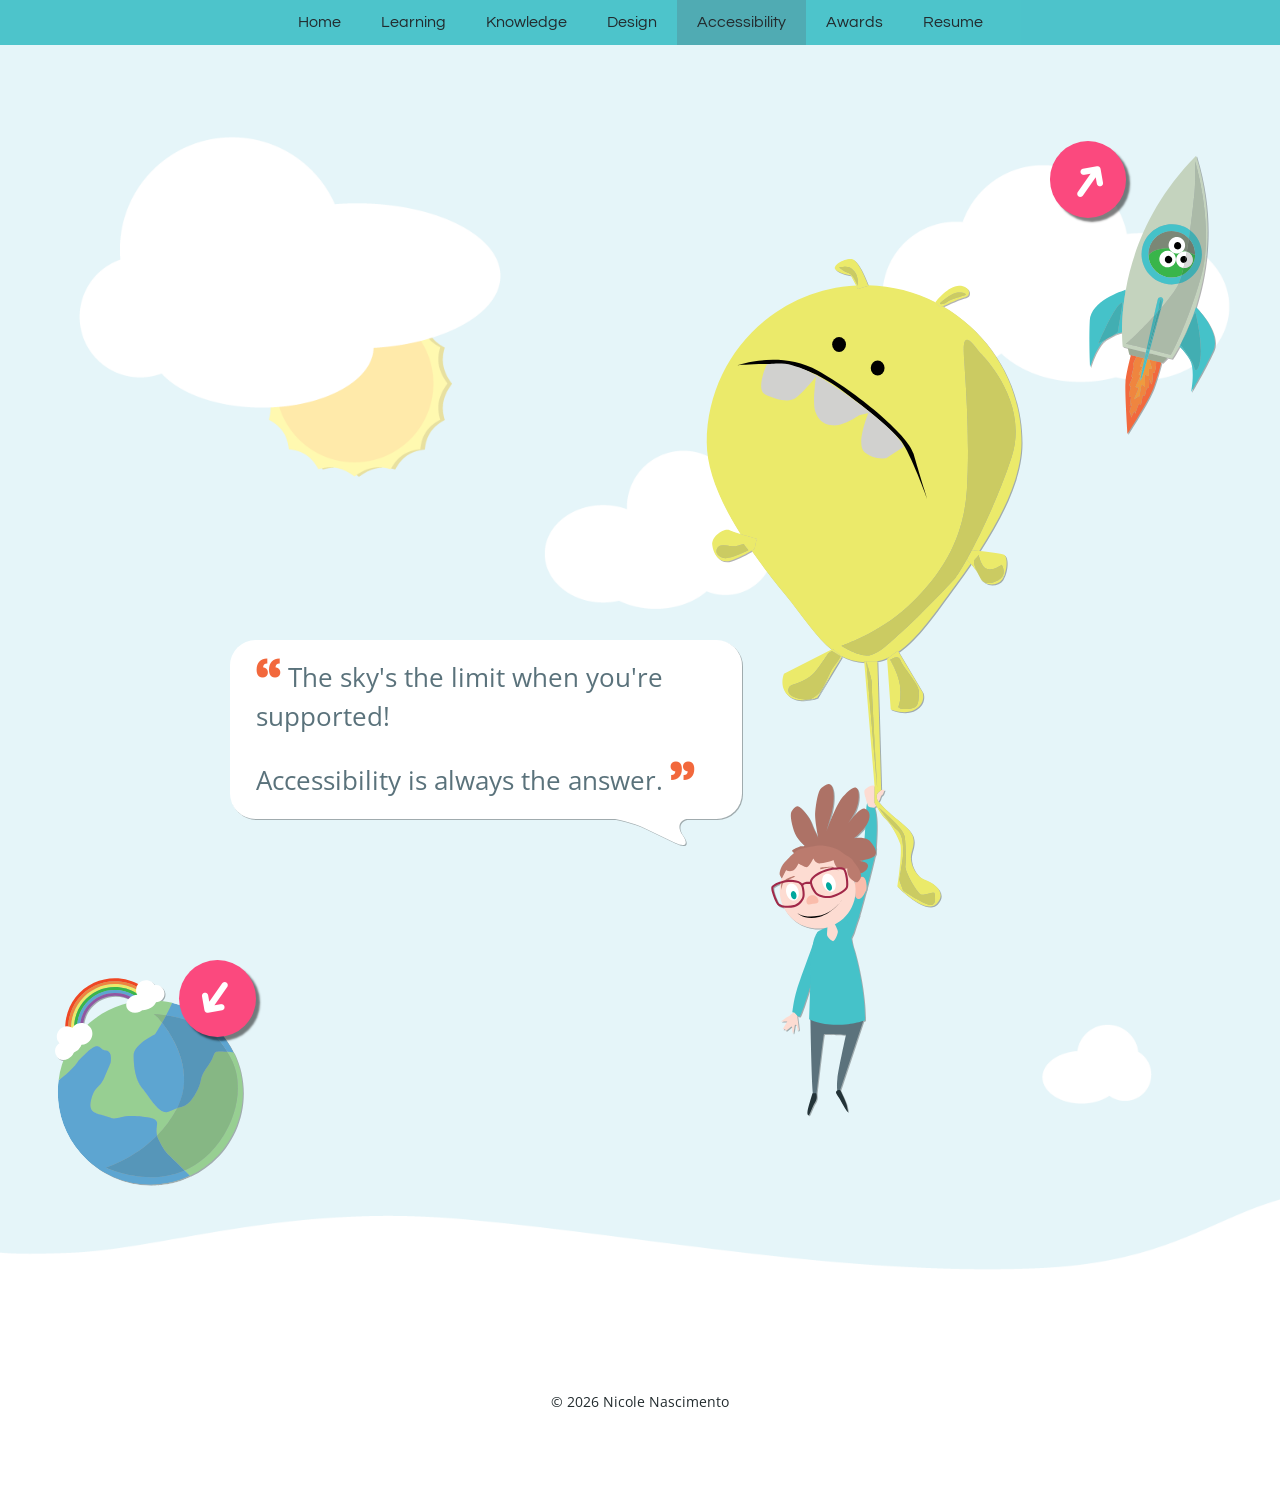
==== commit 26c71771: "reorganize css and js across the site" ====
--- a/accessibility.html
+++ b/accessibility.html
@@ -4,8 +4,9 @@
   <meta charset="UTF-8">
   <meta name="viewport" content="width=device-width, initial-scale=1.0">
   <title>Nicole Nascimento</title>
-  <link rel="stylesheet" href="style.css">
-  <script src="script.js" defer></script>
+  <link rel="stylesheet" href="css/global.css">
+  <link rel="stylesheet" href="css/narrative.css">
+  <script src="js/nav.js" defer></script>
   <link rel="preconnect" href="https://fonts.googleapis.com">
   <link rel="preconnect" href="https://fonts.gstatic.com" crossorigin>
   <link href="https://fonts.googleapis.com/css2?family=Bevan:ital@0;1&family=Open+Sans:wght@400;600;700&family=Questrial&display=swap" rel="stylesheet">
@@ -38,13 +39,13 @@
        <picture>
           <source 
             media="(max-width: 850px)" 
-            srcset="images/scene-access-mobile-750.png 750w,
-                    images/scene-access-mobile-1125.png 1125w"
+            srcset="images/scenes/scene-access-mobile-750.png 750w,
+                    images/scenes/scene-access-mobile-1125.png 1125w"
             sizes="100vw">
           <img 
-            src="images/scene-access-1600.png"
-            srcset="images/scene-access-1600.png 1600w,
-                    images/scene-access-3200.png 3200w"
+            src="images/scenes/scene-access-1600.png"
+            srcset="images/scenes/scene-access-1600.png 1600w,
+                    images/scenes/scene-access-3200.png 3200w"
             sizes="(max-width: 1600px) 100vw, 1600px"
             alt="Illustrated landscape with rolling hills, a character, and a hole with a ladder."
             class="scene-bg"
--- a/css/global.css
+++ b/css/global.css
@@ -0,0 +1,206 @@
+:root {
+  /* Colours */
+  --color-turquoise:       #45c1c9;
+  --color-turquoise-a95:   rgba(69, 193, 201, 0.95);
+  --color-turquoise-light: #9dd8db;
+  --color-orange:          #f2683c;
+  --color-slate:           #5a727b;
+  --color-slate-a20:       rgba(90, 114, 123, 0.2);
+  --color-slate-a30:       rgba(90, 114, 123, 0.3);
+  --color-navy:            #3b7187;
+  --color-pink:            #fb497e;
+  --color-pink-dark:       #bc1446;
+  --color-green:           #77ae71;
+  --color-ink:             #222b2e;
+  --color-pale-blue:       #d6ebf2;
+  --color-bg-dark:         #251e1a;
+
+  /* Fonts */
+  --font-display: 'Bevan', serif;
+  --font-body:    'Questrial', sans-serif;
+  --font-ui:      'Open Sans', sans-serif;
+
+  /* Shape */
+  --radius-bubble: 2cqw;
+}
+
+/*#region BODY & GLOBAL */
+body {
+  font-family: var(--font-body);
+  margin: 0;
+  background-color: var(--color-bg-dark);
+  display: flex;
+  flex-direction: column;
+  min-height: 100vh;
+}
+
+header {
+  position: fixed;
+  top: 0;
+  left: 0;
+  width: 100%;
+  background-color: var(--color-turquoise-a95);
+  z-index: 100;
+}
+
+.page-column {
+  max-width: 1600px;
+  margin: 0 auto;
+  flex: 1;
+  width: 100%;
+  background-color: white;
+}
+
+.page-column-home {
+  background-color: var(--color-green);
+}
+
+.page-column-learning {
+  background-color: var(--color-navy);
+}
+
+.page-column-awards {
+  background-color: var(--color-navy);
+}
+
+.page-column-resume {
+  background-color: white;
+}
+/*#endregion BODY & GLOBAL */
+
+/*#region NAV BAR */
+nav {
+  max-width: 1000px;
+  margin: 0 auto;
+}
+
+nav ul {
+  list-style: none;
+  padding: 0;
+  margin: 0;
+  display: flex;
+  justify-content: center;
+}
+
+nav a {
+  padding: 14.3px 20px;
+  text-decoration: none;
+  color: var(--color-ink);
+  display: block;
+}
+
+nav a:hover {
+  background-color: var(--color-slate-a20);
+}
+
+nav a.active {
+  background-color: var(--color-slate-a30);
+}
+
+/* Hamburger */
+.menu-toggle {
+  display: none;
+  background: none;
+  border: none;
+  cursor: pointer;
+  padding: 10px;
+}
+
+.menu-toggle span {
+  display: block;
+  width: 25px;
+  height: 3px;
+  background-color: var(--color-slate);
+  margin: 4px 0;
+}
+
+.skip-link {
+  position: absolute;
+  left: -9999px;
+  top: 0;
+}
+
+.skip-link:focus {
+  left: 8px;
+  top: 8px;
+  padding: 8px 12px;
+  background: #000;
+  color: white;
+  z-index: 1000;
+}
+/*#endregion NAV BAR */
+
+/*#region PORTFOLIO SHELL */
+.portfolio {
+  padding: 4rem 2rem;
+  max-width: 1200px;
+  margin: -3rem auto 0 auto;
+  position: relative;
+  z-index: 10;
+}
+
+.portfolio h2 {
+  font-family: var(--font-display);
+  color: var(--color-orange);
+  font-size: 2.5rem;
+  text-align: center;
+  margin-top: 0;
+  margin-bottom: 1rem;
+}
+
+.portfolio > p {
+  font-family: var(--font-ui);
+  color: var(--color-slate);
+  text-align: center;
+  max-width: 700px;
+  margin: 0 auto 3rem auto;
+  font-size: 1.1rem;
+  line-height: 1.6;
+}
+/*#endregion PORTFOLIO SHELL */
+
+/*#region FOOTER */
+footer {
+  position: relative;
+  padding: 2rem 1rem 6rem;  
+  text-align: center;
+}
+.footer-frog {
+  display: block;
+  position: absolute;
+  bottom: 30%;
+  left: 75%;
+  transform: translateX(-50%);  
+  width: 20cqw; 
+  pointer-events: none; 
+}
+footer p {
+  margin: 0;
+  font-family: var(--font-ui);
+  font-size: 0.9rem;
+  color: var(--color-ink);
+}
+/*#endregion FOOTER */
+
+@media (max-width: 850px) {
+  .menu-toggle {
+    display: block;
+    width: 100%;
+  }
+  nav ul {
+    display: none;
+  }
+  nav.open ul {
+  display: flex;
+  flex-direction: column;
+  position: absolute;
+  top: 100%;
+  left: 0;
+  width: 100%;
+  background-color: var(--color-turquoise-a95);
+  padding: 10px 0;
+  }
+  nav.open a {
+  text-align: center;
+  }
+}
--- a/css/narrative.css
+++ b/css/narrative.css
@@ -0,0 +1,518 @@
+/*#region BACKGROUND IMAGE & SCENE */
+.scene {
+  position: relative;
+  max-width: 1600px;
+  margin: 0 auto;
+  container-type: inline-size;
+}
+
+.scene-bg {
+  display: block;
+  width: 100%;
+  height: auto;
+}
+/*#endregion BACKGROUND IMAGE & SCENE */
+
+/*#region CHARACTERS */
+.scene-character {
+  position: absolute;
+  width: 20cqw;     
+  height: auto;
+  top: 46%;      
+  left: 58%;        
+  z-index: 5;       
+  filter: drop-shadow(0.15cqw 0.15cqw 0px rgba(0, 0, 0, 0.3));
+}
+.page-design .character-monster {
+  left: 14%;
+  top: 35%;
+  width: 25cqw;     
+  height: auto;
+}
+.page-design .character-nicole {
+  left: 80%;
+  top: 20%;
+  width: 15cqw;     
+  height: auto;
+}
+.page-access .character-nicole {
+  left: 55%;
+  top: 20%;
+  width: 25cqw;     
+  height: auto;
+}
+.page-access .character-earth {
+  left: 4%;
+  top: 76%;
+  width: 15cqw;     
+  height: auto;
+}
+.page-access .character-rocket {
+  left: 85%;
+  top: 12%;
+  width: 10cqw;     
+  height: auto;
+}
+.page-awards .character-nicole {
+  left: 35%;
+  top: 12%;
+  width: 13cqw;     
+  height: auto;
+}
+.page-awards .character-planet {
+  left: 78%;
+  top: 8%;
+  width: 16cqw;     
+  height: auto;
+}
+.page-awards .character-rocket {
+  left: 7%;
+  top: 15.5%;
+  width: 14cqw;     
+  height: auto;
+}
+/*#endregion CHARACTERS */
+
+/*#region SPEECH BUBBLES */
+.speech-bubble {
+  position: absolute;
+  background-color: white;
+  border-radius: var(--radius-bubble); 
+  padding: 1.5cqw 2cqw; 
+  filter: drop-shadow(0.15cqw 0.15cqw 0px rgba(0, 0, 0, 0.3));
+  box-sizing: border-box; 
+}
+.speech-bubble::after {
+  content: '';
+  position: absolute;
+  background-size: contain;
+  background-repeat: no-repeat;
+}
+.bubble-quote {
+  font-family: var(--font-display);
+  color: var(--color-orange);
+  font-size: 1.6em;   
+  line-height: 0;     
+  vertical-align: -0.1em; 
+}
+.speech-bubble p {
+  margin: 0;
+  font-family: var(--font-ui);
+  color: var(--color-slate);
+  text-align: left;
+  line-height: 1.5;
+}
+.speech-bubble p + p {
+  margin-top: 1em;
+}
+.page-home .speech-bubble {
+  top: 40%;
+  left: 28%;
+  width: 30%;
+  font-size: 1.6cqw;
+}
+.page-home .speech-bubble::after {
+  background-image: url('../images/characters/speech-bubble-tail_side.svg');
+  top: 60%;                    
+  transform: translateY(-50%) scaleX(-1) scaleY(-1);
+  right: -2cqw;              
+  left: auto;                  
+  width: 5cqw;       
+  height: 10cqw;      
+}
+.page-learning .speech-bubble {
+  top: 60%;
+  left: 27.5%;
+  width: 50%;
+  font-size: 2cqw;
+}
+.page-learning .speech-bubble::after {
+  background-image: url('../images/characters/speech-bubble-tail_side.svg');
+  top: 40%;                    
+  transform: translateY(-50%); 
+  left: -1.8cqw;              
+  width: 5cqw;       
+  height: 10cqw;    
+}
+.page-knowledge .speech-bubble {
+  top: 77%;
+  left: 18.5%;
+  width: 61%;
+  font-size: 2cqw;
+}
+.page-knowledge .speech-bubble::after {
+  background-image: url('../images/characters/speech-bubble-tail_side.svg');
+  top: -4.5cqw;   
+  transform: translateX(-50%) rotate(-270deg); 
+  left: 20%;              
+  width: 5cqw;       
+  height: 10cqw;    
+}
+.page-design .speech-bubble {
+  top: 21%;
+  left: 35%;
+  width: 40%;
+  font-size: 2cqw;
+}
+.page-design .speech-bubble::after {
+  background-image: url('../images/characters/speech-bubble-tail_side.svg');
+  top: 9cqw;   
+  transform: rotate(270deg) translateX(-50%); 
+  left: 20%;              
+  width: 5cqw;       
+  height: 10cqw;    
+}
+.page-access .speech-bubble {
+  top: 50%;
+  left: 18%;
+  width: 40%;
+  font-size: 2cqw;
+}
+.page-access .speech-bubble::after {
+  background-image: url('../images/characters/speech-bubble-tail_side.svg');
+  top: 8.5cqw;   
+  transform: scaleX(-1) translateX(-50%) rotate(270deg); 
+  left: 70%;              
+  width: 5cqw;       
+  height: 10cqw;    
+}
+.page-awards .speech-bubble {
+  top: 30%;
+  left: 30%;
+  width: 30%;
+  font-size: 2cqw;
+}
+.page-awards .speech-bubble::after {
+  background-image: url('../images/characters/speech-bubble-tail_side.svg');
+  top: -4.5cqw;   
+  transform: scaleX(-1) translateX(-50%) rotate(-270deg); 
+  left: 60%;              
+  width: 5cqw;       
+  height: 10cqw;    
+}
+/*#endregion SPEECH BUBBLES */
+
+/*#region ROUND BUTTONS & ARROWS */
+.scene-button {
+  position: absolute;
+  width: 6cqw;     
+  height: 6cqw;
+  border-radius: 50%;
+  background-color: var(--color-pink);  
+  display: flex;
+  align-items: center;
+  justify-content: center;
+  text-decoration: none;
+  z-index: 20;
+  box-shadow: 4px 4px 2px rgba(0, 0, 0, 0.5);
+  overflow: hidden;
+  transition: transform 0.2s ease, background-color 0.2s ease;
+}
+.arrow {
+  color: white;
+  font-size: 4cqw;
+  line-height: 1;
+  position: relative;
+  display: inline-block; 
+}
+
+.scene-button:hover,
+.scene-button:focus-visible {
+  background-color: var(--color-pink-dark); 
+  transform: scale(1.08);
+} 
+.page-home .button-learning {
+  top: 60.5%;        
+  left: 31.5%;  
+  width: 9cqw;
+  height: 9cqw;  
+}
+.page-home .button-learning .arrow {
+  font-size: 5cqw; 
+  transform: rotate(90deg) translateY(0.2cqw) translateX(-0.15cqw);
+}
+.page-home .try-me {
+  position: absolute;
+  top: 70.2%;
+  left: 32.5%;
+  color: white;
+  font-size: 1.8cqw;
+  pointer-events: none;
+}
+.page-learning .button-home {
+  top: 21%;
+  left: 22%;
+}
+.page-learning .button-home .arrow {
+  transform: rotate(-100deg) translateY(0.2cqw) translateX(0.15cqw); 
+}
+.page-learning .button-knowledge {
+  top: 27%;
+  left: 73%;
+}
+.page-learning .button-knowledge .arrow {
+  transform: translateY(0.2cqw); 
+}
+.page-knowledge .button-learning {
+  top: 50%;
+  left: 13%;
+}
+.page-knowledge .button-learning .arrow {
+  transform: rotate(-180deg) translateY(0.2cqw); 
+}
+.page-knowledge .button-design {
+  top: 42%;
+  left: 87%;
+}
+.page-knowledge .button-design .arrow {
+  transform: rotate(0deg) translateY(0.2cqw); 
+}
+.page-design .button-knowledge {
+  top: 30%;
+  left: 10%;
+}
+.page-design .button-knowledge .arrow {
+  transform: rotate(180deg) translateY(0.2cqw); 
+}
+.page-design .button-access {
+  top: 16%;
+  left: 80%;
+}
+.page-design .button-access .arrow {
+  transform: rotate(-90deg) translateY(0.2cqw); 
+}
+.page-access .button-design {
+  top: 75%;
+  left: 14%;
+}
+.page-access .button-design .arrow {
+  transform: rotate(125deg) translateY(0.2cqw); 
+}
+.page-access .button-awards {
+  top: 11%;
+  left: 82%;
+}
+.page-access .button-awards .arrow {
+  transform: rotate(305deg) translateY(0.2cqw); 
+}
+.page-awards .button-access {
+  top: 25%;
+  left: 3%;
+}
+.page-awards .button-access .arrow {
+  transform: rotate(138deg) translateY(0.2cqw); 
+}
+.page-awards .button-resume {
+  top: 25%;
+  left: 70%;
+}
+.page-awards .button-resume .arrow {
+  transform: rotate(318deg) translateY(0.2cqw); 
+}
+.page-resume .button-awards {
+  top: 8.5%;
+  left: 5%;
+}
+.page-resume .button-awards .arrow {
+  transform: rotate(180deg) translateY(0.2cqw); 
+}
+/*#endregion ROUND BUTTONS & ARROWS */
+
+/*#region MEDIA QUERY */
+
+@media (max-width: 850px) {
+.scene-character {
+    width: 50cqw;     
+    height: auto;
+    top: 46%;      
+    left: 50%;        
+  }
+
+  /* CHARACTERS */
+  .page-design .character-monster {
+    left: 14%;
+    top: 48%;
+    width: 45cqw;     
+  }
+  .page-design .character-nicole {
+    left: 73%;
+    top: 17%;
+    width: 25cqw;     
+  }
+  .page-access .character-rocket {
+    left: 80%;
+    top: 8%;
+    width: 15cqw;     
+  }
+  .page-access .character-nicole {
+    left: 8%;
+    top: 9%;
+    width: 40cqw;     
+    transform: scaleX(-1);
+  }
+  .page-access .character-earth {
+    left: 5%;
+    top: 65%;
+    width: 25cqw;     
+  }
+  .page-awards .character-nicole {
+    left: 48%;
+    top: 25%;
+    width: 20cqw;     
+  }
+  .page-awards .character-rocket {
+    left: 9%;
+    top: 27.9%;
+    width: 18cqw;     
+  }
+  .page-awards .character-planet {
+    left: 70%;
+    top: 6%;
+    width: 22cqw;     
+  }
+  
+  /* SPEECH BUBBLES */
+  .speech-bubble {
+    padding: 3cqw 4cqw;              
+    border-radius: 4cqw;             
+    filter: drop-shadow(0.4cqw 0.4cqw 0px rgba(0, 0, 0, 0.3));
+  }
+  .page-home .speech-bubble {
+    font-size: 3.5cqw;
+    top: 35%;
+    left: 11%;
+    width: 45%
+  }
+  .page-home .speech-bubble::after {
+    top: 77%;              
+    right: 20%;             
+    bottom: auto;
+    left: auto;
+    margin-top: -0.8cqw;    
+    transform: rotate(90deg) scaleX(-1); 
+    width: 8cqw;             
+    height: 16cqw;           
+  }
+  .page-learning .speech-bubble {
+    font-size: 3.5cqw;
+    top: 56%;
+    left: 30%;
+    width: 56%
+  }
+  .page-learning .speech-bubble::after {
+    top: 30%;                    
+    left: -3cqw;              
+    width: 10cqw;       
+    height: 16cqw;    
+  }
+
+  .page-knowledge .speech-bubble {
+    font-size: 3.5cqw;
+    top: 63%;
+    left: 12%;
+    width: 75%
+  }
+  .page-knowledge .speech-bubble::after {
+    top: -6cqw;                             
+    width: 10cqw;       
+    height: 16cqw;    
+    transform: scaleX(-1) rotate(90deg);
+    left: 20%;                
+  }
+
+  .page-design .speech-bubble {
+    font-size: 3.5cqw;
+    top: 37%;
+    left: 5%;
+    width: 90%
+  }
+  .page-design .speech-bubble::after {
+    top: 20.5cqw;                             
+    width: 10cqw;       
+    height: 16cqw;    
+    transform: rotate(270deg);
+    left: 60%;                
+  }
+
+  .page-access .speech-bubble {
+    font-size: 3.5cqw;
+    top: 39%;
+    left: 45%;
+    width: 43%
+  }
+  .page-access .speech-bubble::after {
+    top: 15cqw;                             
+    width: 10cqw;       
+    height: 16cqw;    
+    transform: rotate(360deg);
+    left: -7%;                
+  }
+
+  .page-awards .speech-bubble {
+    font-size: 3.5cqw;
+    top: 38%;
+    left: 35%;
+    width: 46%
+  }
+
+  /* BUTTONS */
+  .scene-button {
+    width: 12cqw;   
+    height: 12cqw;
+  }
+  .arrow {
+    font-size: 6.5cqw;
+  }
+  .page-home .button-learning {
+    top: 70.5%;       
+    left: 30.5%; 
+    width: 18cqw;   
+    height: 18cqw; 
+  }
+  .page-home .button-learning .arrow {
+    font-size: 9cqw;
+  }
+  .page-learning .button-home {
+    top: 15%;       
+    left: 14%;  
+  }
+  .page-learning .button-knowledge {
+    top: 22%;       
+    left: 67%;
+  }
+  .page-knowledge .button-learning {
+    top: 31%;       
+    left: 10%;
+  }
+  .page-knowledge .button-design {
+    top: 26%;       
+    left: 80%;
+  }
+  .page-design .button-knowledge {
+    top: 27%;       
+    left: 10%;
+  }
+  .page-design .button-access {
+    top: 8%;       
+    left: 77.5%;
+  }
+  .page-access .button-design {
+    top: 65%;       
+    left: 22%;
+  }
+  .page-access .button-awards {
+    top: 8%;       
+    left: 69%;
+  }
+  .page-awards .button-access {
+    top: 38%;       
+    left: 3%;
+  }
+  .page-awards .button-resume {
+    top: 12%;       
+    left: 56%;
+  }
+  
+}
+
+/*#endregion MEDIA QUERY */
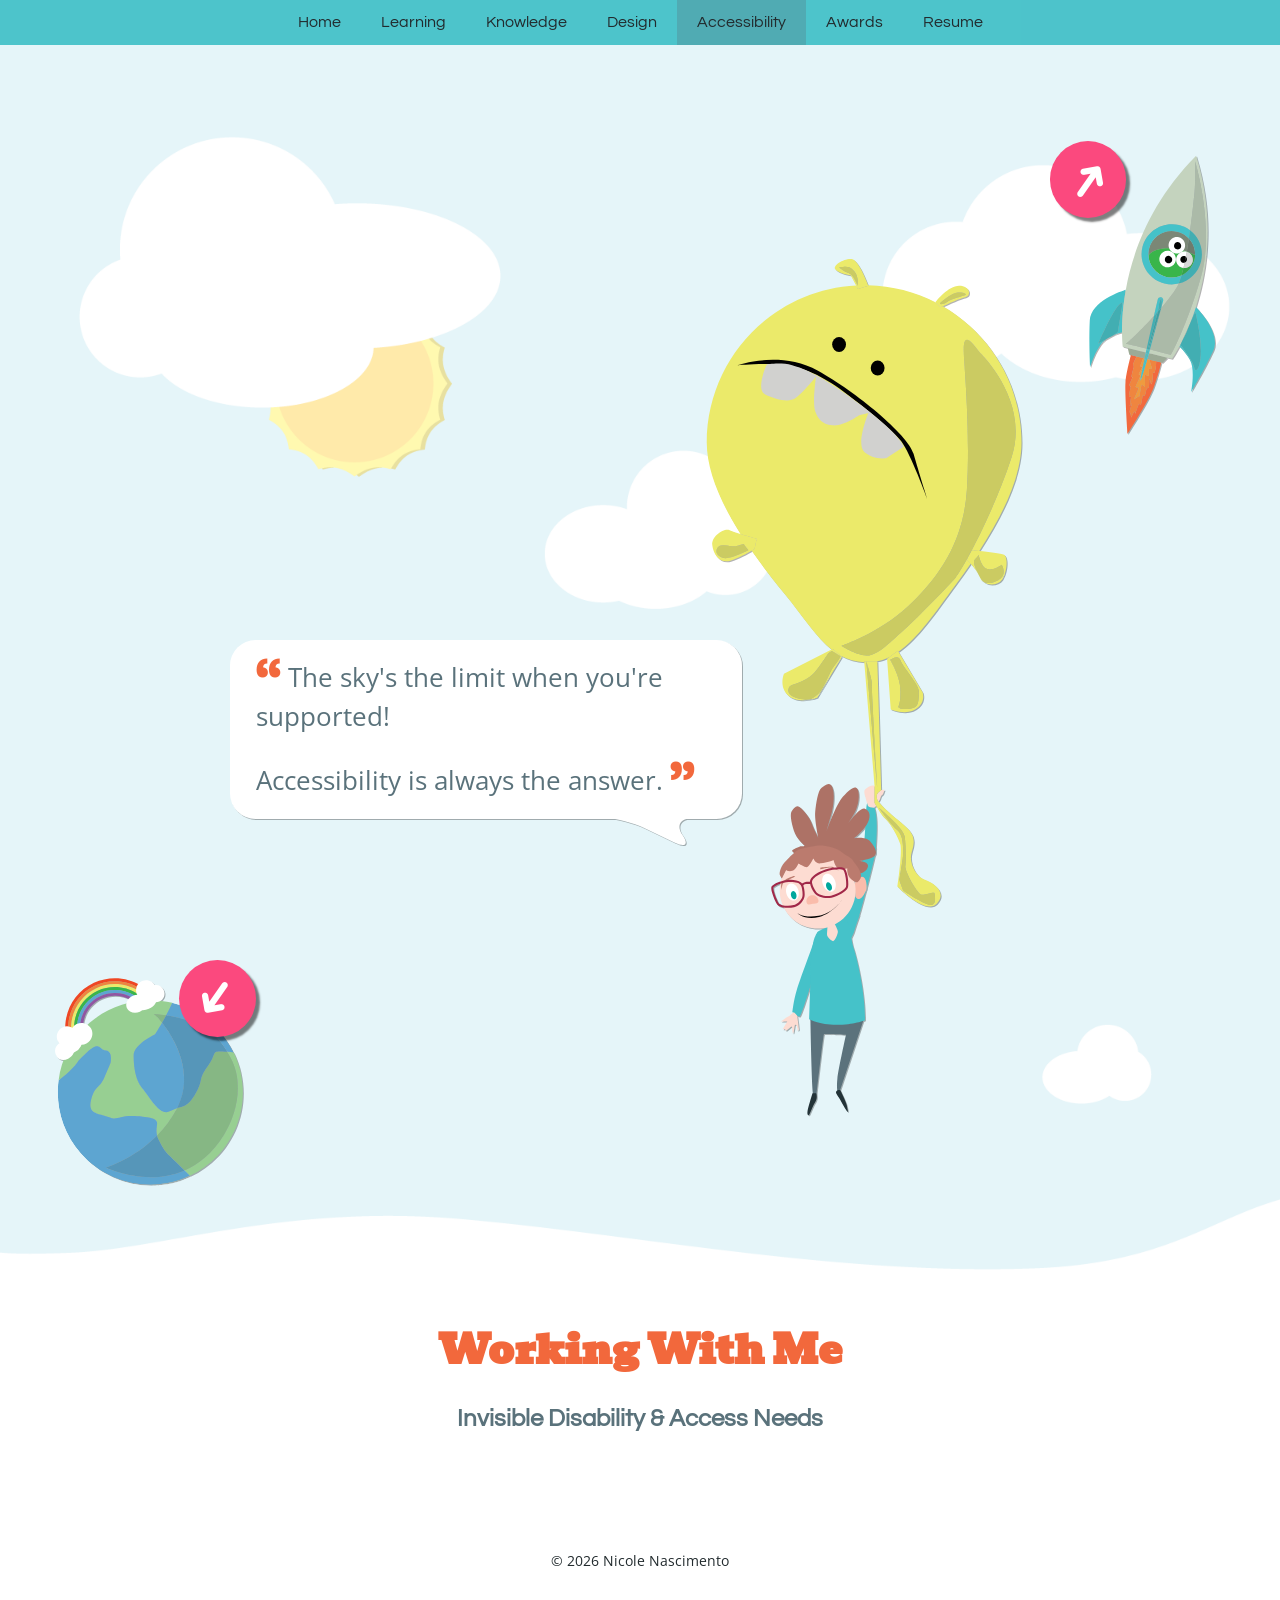
==== commit 7c2a7c06: "knowledge page text tweak" ====
--- a/accessibility.html
+++ b/accessibility.html
@@ -73,7 +73,8 @@
       </section>
 
       <section class="portfolio">
-        <!-- lightbox gallery goes here later -->
+        <h2>Working With Me</h2>
+        <h3>Invisible Disability & Access Needs</h3>
       </section>
 
     </main>
--- a/css/global.css
+++ b/css/global.css
@@ -134,7 +134,7 @@
 .portfolio {
   padding: 4rem 2rem;
   max-width: 1200px;
-  margin: -3rem auto 0 auto;
+  margin: -2cqw auto 0 auto;
   position: relative;
   z-index: 10;
 }
@@ -146,6 +146,12 @@
   text-align: center;
   margin-top: 0;
   margin-bottom: 1rem;
+}
+
+.portfolio h3 {
+  color: var(--color-slate);
+  text-align: center;
+  font-size: 1.5rem;
 }
 
 .portfolio > p {
@@ -203,4 +209,7 @@
   nav.open a {
   text-align: center;
   }
+  .portfolio {
+    margin-top: -50cqw; 
+  }
 }
--- a/css/narrative.css
+++ b/css/narrative.css
@@ -137,7 +137,7 @@
 .page-knowledge .speech-bubble {
   top: 77%;
   left: 18.5%;
-  width: 61%;
+  width: 48%;
   font-size: 2cqw;
 }
 .page-knowledge .speech-bubble::after {
@@ -408,15 +408,15 @@
 
   .page-knowledge .speech-bubble {
     font-size: 3.5cqw;
-    top: 63%;
-    left: 12%;
-    width: 75%
+    top: 55.5%;
+    left: 10%;
+    width: 50%
   }
   .page-knowledge .speech-bubble::after {
     top: -6cqw;                             
     width: 10cqw;       
     height: 16cqw;    
-    transform: scaleX(-1) rotate(90deg);
+    transform: scaleX(1) rotate(90deg);
     left: 20%;                
   }
 
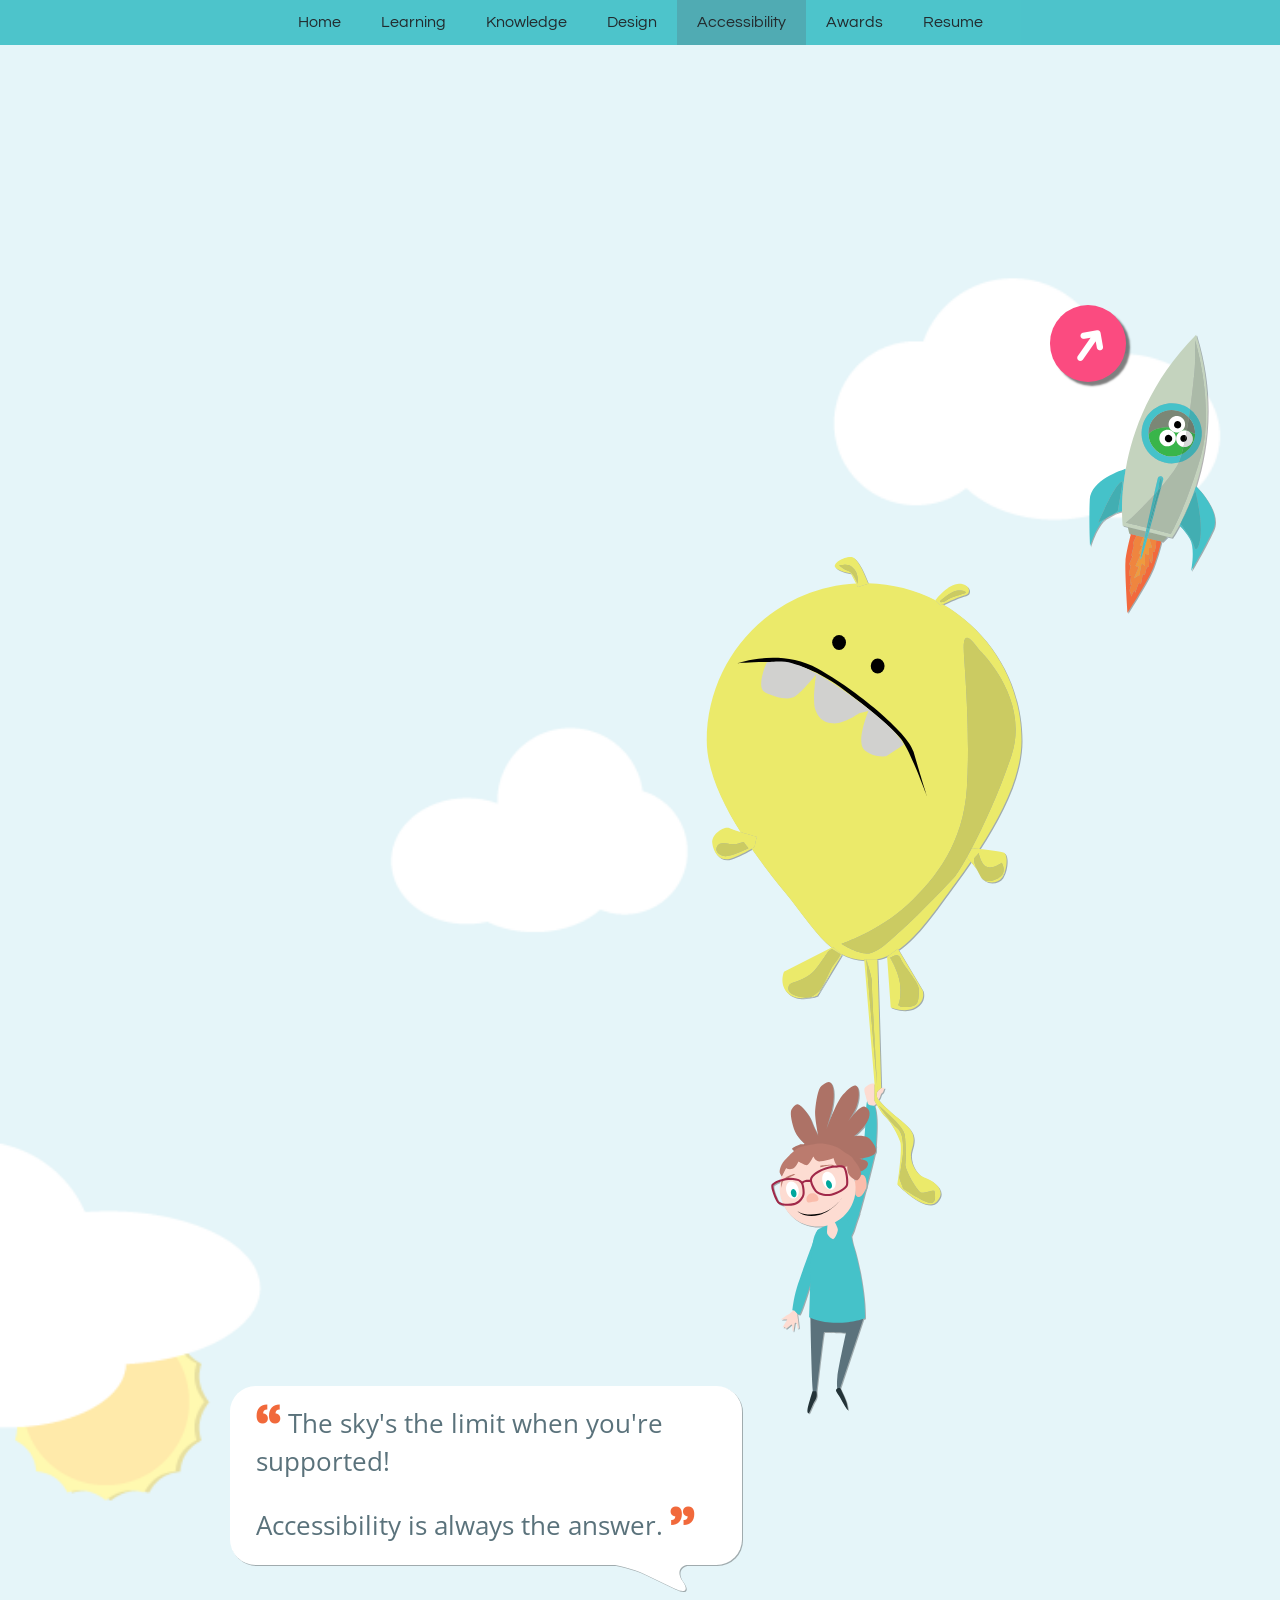
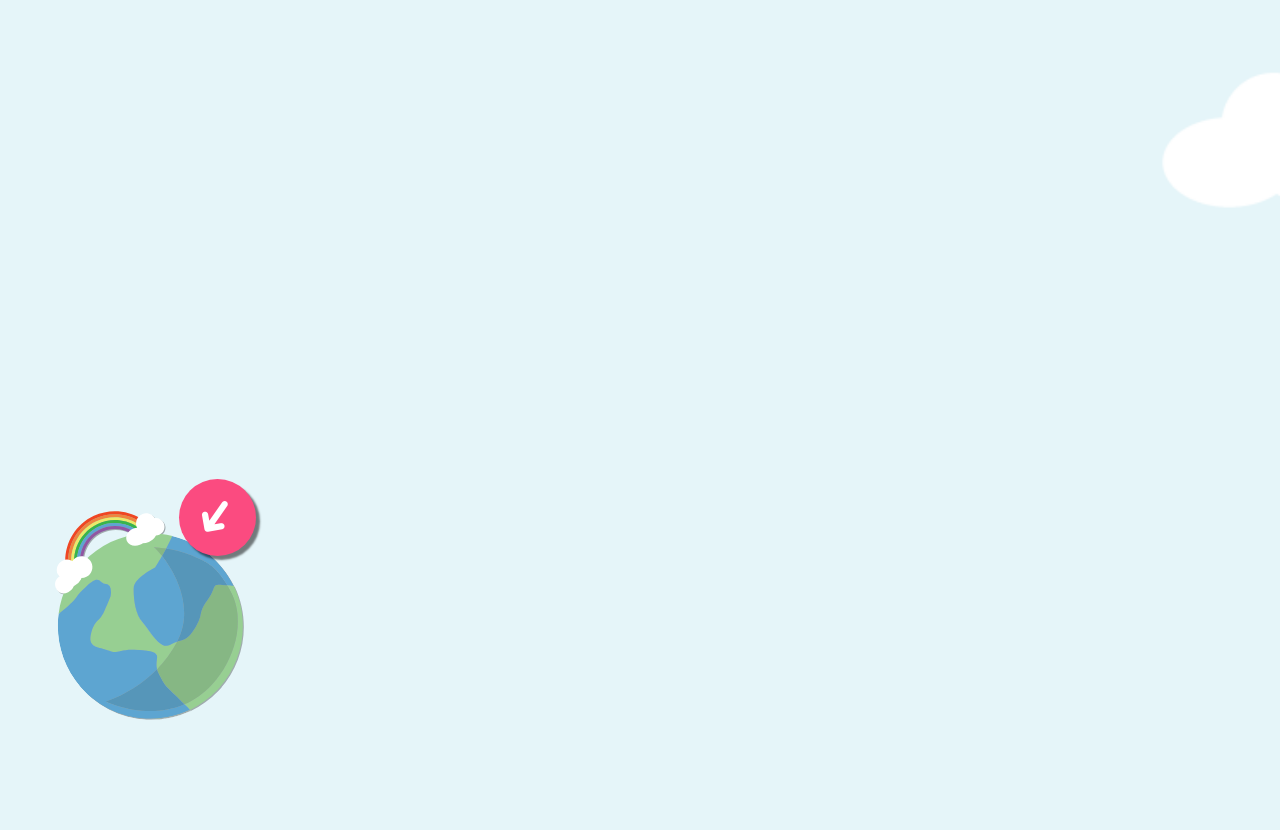
==== commit aa1e8f8d: "add back to top arrow to last few pages and summary closing text as well" ====
--- a/accessibility.html
+++ b/accessibility.html
@@ -6,6 +6,7 @@
   <title>Nicole Nascimento</title>
   <link rel="stylesheet" href="css/global.css">
   <link rel="stylesheet" href="css/narrative.css">
+  <link rel="stylesheet" href="css/content/knowledge-stat-statement.css">
   <script src="js/nav.js" defer></script>
   <link rel="preconnect" href="https://fonts.googleapis.com">
   <link rel="preconnect" href="https://fonts.gstatic.com" crossorigin>
@@ -75,6 +76,22 @@
       <section class="portfolio">
         <h2>Working With Me</h2>
         <h3>Invisible Disability & Access Needs</h3>
+
+
+
+        <div class="reading-closing">
+          <p class="closing-statement">A different starting line.</p>
+          <p class="closing-subtext">Accessibility isn't a compliance hurdle I have to clear. It's the ultimate design constraint. And like any great constraint, it makes the final product sharper, leaner, and infinitely more usable.</p>
+          <!-- Wrapper to ensure perfect centering -->
+          <div class="btn-wrapper">
+            <a href="#main-content" class="adventure-btn">
+              <span class="arrow" aria-hidden="true">➜</span>
+                Continue the adventure 
+              <span class="arrow" aria-hidden="true">➜</span>
+            </a>
+          </div>
+        </div>
+
       </section>
 
     </main>
--- a/css/global.css
+++ b/css/global.css
@@ -1,19 +1,36 @@
 :root {
-  /* Colours */
-  --color-turquoise:       #45c1c9;
+/* Colours */
+  --color-pink:            hsl(342, 96%, 64%);
+  --color-pink-dark:       hsl(342, 81%, 41%);
+  --color-pink-hint:       hsl(342, 100%, 97%);
+  --color-orange-light:    hsl(15, 77%, 66%);
+  --color-orange:          hsl(15, 87%, 59%);
+  --color-orange-dark:     hsl(15, 75%, 47%);
+  --color-yellow-hint:     hsl(60, 100%, 97%);
+  --color-yellow:          hsl(58, 84%, 88%);
+  --color-yellow-dark:     hsl(58, 80%, 78%);
+  --color-green:           hsl(114, 27%, 56%);
+  --color-green-dark:      hsl(114, 48%, 26%);
+  --color-green-light:     hsl(114, 40%, 76%);
+  --color-green-hint:      hsl(114, 100%, 96%);
+  --color-cyan-hint:       hsl(184, 100%, 97%);
+  --color-turquoise:       hsl(184, 55%, 53%);
   --color-turquoise-a95:   rgba(69, 193, 201, 0.95);
-  --color-turquoise-light: #9dd8db;
-  --color-orange:          #f2683c;
+  --color-turquoise-light: hsl(184, 46%, 74%);
+  --color-turquoise-dark:  hsl(184, 61%, 26%);
+  --color-pale-blue:       #d6ebf2;
+  --color-navy:            #3b7187;
   --color-slate:           #5a727b;
   --color-slate-a20:       rgba(90, 114, 123, 0.2);
   --color-slate-a30:       rgba(90, 114, 123, 0.3);
-  --color-navy:            #3b7187;
-  --color-pink:            #fb497e;
-  --color-pink-dark:       #bc1446;
-  --color-green:           #77ae71;
+
+
+
+
   --color-ink:             #222b2e;
-  --color-pale-blue:       #d6ebf2;
+
   --color-bg-dark:         #251e1a;
+
 
   /* Fonts */
   --font-display: 'Bevan', serif;
@@ -25,6 +42,10 @@
 }
 
 /*#region BODY & GLOBAL */
+html {
+  scroll-behavior: smooth;
+}
+
 body {
   font-family: var(--font-body);
   margin: 0;
@@ -43,6 +64,19 @@
   z-index: 100;
 }
 
+a {
+  color: var(--color-pink);
+  text-decoration: underline;
+  text-decoration-thickness: 1.5px;
+  text-underline-offset: 3px;
+  transition: color 0.2s ease;
+}
+
+a:hover,
+a:focus-visible {
+  color: black;
+}
+
 .page-column {
   max-width: 1600px;
   margin: 0 auto;
@@ -96,6 +130,7 @@
 nav a.active {
   background-color: var(--color-slate-a30);
 }
+
 
 /* Hamburger */
 .menu-toggle {
@@ -132,24 +167,44 @@
 
 /*#region PORTFOLIO SHELL */
 .portfolio {
-  padding: 4rem 2rem;
+  padding: 8cqw 4cqw;
   max-width: 1200px;
-  margin: -2cqw auto 0 auto;
+  margin: -3cqw auto 0 auto;
   position: relative;
   z-index: 10;
 }
-
-.portfolio h2 {
+.page-knowledge .portfolio {
+    margin-top: -10cqw;
+}
+.page-design .portfolio {
+    margin-top: -14cqw;
+}
+.page-column-design .portfolio {
+  position: relative;
+  z-index: 30;
+}
+
+.page-awards .portfolio {
+    margin-top: -8cqw;
+}
+.portfolio h1 {
   font-family: var(--font-display);
   color: var(--color-orange);
   font-size: 2.5rem;
   text-align: center;
-  margin-top: 0;
-  margin-bottom: 1rem;
+}
+.portfolio h2 {
+  font-family: var(--font-ui);
+  font-weight: 100;
+  color: var(--color-slate);
+  font-size: 1.5rem;
+  text-align: center;
 }
 
 .portfolio h3 {
-  color: var(--color-slate);
+  font-family: var(--font-ui);
+  font-weight: 100;
+  color: var(--color-turquoise);
   text-align: center;
   font-size: 1.5rem;
 }
@@ -163,7 +218,65 @@
   font-size: 1.1rem;
   line-height: 1.6;
 }
+
 /*#endregion PORTFOLIO SHELL */
+
+/*#region SHOW MORE/LESS BUTTONS */
+
+summary.toggle-button {
+  display: block;
+  text-align: center;
+  cursor: pointer;
+  color: var(--color-pink);
+  font-weight: 600;
+  margin-top: 1.5rem;
+  margin-bottom: -0.5rem;
+  list-style: none; 
+}
+
+summary.toggle-button::-webkit-details-marker {
+  display: none;
+}
+
+summary.toggle-button:hover .closed-text,
+summary.toggle-button:hover .open-text {
+  color: var(--color-pink-dark); 
+}
+
+.open-text {
+  display: none;
+}
+
+/* This allows the button to appear BELOW the grid */
+details {
+  display: flex;
+  flex-direction: column;
+}
+
+/* Puts the button visually at the bottom */
+details summary {
+  order: 2;
+  margin-top: 2rem; 
+  margin-bottom: 1rem;
+}
+
+/* This targets ANY grid inside the details, not just books */
+details .book-grid,
+details .design-grid {
+  order: 1; 
+  margin-top: 2rem;
+}
+
+/* State changes */
+details[open] .closed-text {
+  display: none;
+}
+
+details[open] .open-text {
+  display: inline-block;
+}
+
+/*#endregion SHOW MORE/LESS BUTTONS */
 
 /*#region FOOTER */
 footer {
@@ -210,6 +323,16 @@
   text-align: center;
   }
   .portfolio {
-    margin-top: -50cqw; 
-  }
+    margin-top: -4cqw; 
+  }
+  .page-knowledge .portfolio {
+    margin-top: -60cqw;
+  }
+  .page-design .portfolio {
+      margin-top: -5cqw;
+  }
+  .page-awards .portfolio {
+    margin-top: -50cqw;
+  }
+
 }
--- a/css/narrative.css
+++ b/css/narrative.css
@@ -24,15 +24,15 @@
   filter: drop-shadow(0.15cqw 0.15cqw 0px rgba(0, 0, 0, 0.3));
 }
 .page-design .character-monster {
-  left: 14%;
-  top: 35%;
+  left: 12%;
+  top: 44%;
   width: 25cqw;     
   height: auto;
 }
 .page-design .character-nicole {
-  left: 80%;
-  top: 20%;
-  width: 15cqw;     
+  left: 83%;
+  top: 17%;
+  width: 13cqw;     
   height: auto;
 }
 .page-access .character-nicole {
@@ -135,9 +135,9 @@
   height: 10cqw;    
 }
 .page-knowledge .speech-bubble {
-  top: 77%;
+  top: 72%;
   left: 18.5%;
-  width: 48%;
+  width: 60%;
   font-size: 2cqw;
 }
 .page-knowledge .speech-bubble::after {
@@ -149,18 +149,18 @@
   height: 10cqw;    
 }
 .page-design .speech-bubble {
-  top: 21%;
-  left: 35%;
+  top: 53%;
+  left: 41%;
   width: 40%;
   font-size: 2cqw;
 }
 .page-design .speech-bubble::after {
   background-image: url('../images/characters/speech-bubble-tail_side.svg');
-  top: 9cqw;   
-  transform: rotate(270deg) translateX(-50%); 
-  left: 20%;              
+  top: 40%;                    
+  transform: translateY(-50%); 
+  left: -1.8cqw;              
   width: 5cqw;       
-  height: 10cqw;    
+  height: 10cqw;       
 }
 .page-access .speech-bubble {
   top: 50%;
@@ -254,25 +254,25 @@
   transform: translateY(0.2cqw); 
 }
 .page-knowledge .button-learning {
-  top: 50%;
+  top: 48%;
   left: 13%;
 }
 .page-knowledge .button-learning .arrow {
   transform: rotate(-180deg) translateY(0.2cqw); 
 }
 .page-knowledge .button-design {
-  top: 42%;
+  top: 38%;
   left: 87%;
 }
 .page-knowledge .button-design .arrow {
   transform: rotate(0deg) translateY(0.2cqw); 
 }
 .page-design .button-knowledge {
-  top: 30%;
-  left: 10%;
+  top: 35%;
+  left: 11%;
 }
 .page-design .button-knowledge .arrow {
-  transform: rotate(180deg) translateY(0.2cqw); 
+  transform: rotate(210deg) translateY(0.2cqw); 
 }
 .page-design .button-access {
   top: 16%;
@@ -318,10 +318,62 @@
 }
 /*#endregion ROUND BUTTONS & ARROWS */
 
+/*#region BACK TO TOP BUTTON */
+.btn-wrapper {
+  display: flex;
+  justify-content: center; /* Centers the button horizontally */
+  width: 100%;
+}
+
+.adventure-btn {
+  display: inline-flex;
+  align-items: center;
+  justify-content: center;
+  gap: 0.5rem; 
+  margin-top: 2rem; /* Keeps space between text and button */
+  padding: 1rem 2.5rem;
+  background-color: white;
+  color: var(--color-orange);
+  font-family: var(--font-display);
+  font-size: 1.2rem;
+  letter-spacing: 0.5px;
+  text-decoration: none;
+  border-radius: 50px; 
+  position: relative;
+  z-index: 1;
+  box-shadow: 4px 4px 2px rgba(0, 0, 0, 0.5);
+  transition: transform 0.2s ease, background-color 0.2s ease;
+}
+
+.adventure-btn .arrow {
+  color: var(--color-orange);
+  font-size: 2rem;
+  line-height: 1;
+  position: relative;
+  display: inline-block; 
+  transform: translateY(0.1rem) rotate(-90deg); 
+}
+
+.adventure-btn:hover,
+.adventure-btn:focus-visible {
+  background-color: white; 
+  color: var(--color-orange-dark);
+  transform: scale(1.05); 
+  text-decoration: none;
+}
+
+/* Accessibility focus ring */
+.adventure-btn:focus-visible {
+  outline: 3px solid var(--color-pale-blue);
+  outline-offset: 4px;
+}
+/*#endregion BACK TO TOP BUTTON */
+
+
 /*#region MEDIA QUERY */
 
 @media (max-width: 850px) {
-.scene-character {
+  .scene-character {
     width: 50cqw;     
     height: auto;
     top: 46%;      
@@ -331,12 +383,12 @@
   /* CHARACTERS */
   .page-design .character-monster {
     left: 14%;
-    top: 48%;
+    top: 65%;
     width: 45cqw;     
   }
   .page-design .character-nicole {
     left: 73%;
-    top: 17%;
+    top: 16%;
     width: 25cqw;     
   }
   .page-access .character-rocket {
@@ -410,7 +462,7 @@
     font-size: 3.5cqw;
     top: 55.5%;
     left: 10%;
-    width: 50%
+    width: 75%;
   }
   .page-knowledge .speech-bubble::after {
     top: -6cqw;                             
@@ -422,9 +474,9 @@
 
   .page-design .speech-bubble {
     font-size: 3.5cqw;
-    top: 37%;
-    left: 5%;
-    width: 90%
+    top: 48%;
+    left: 15%;
+    width: 70%
   }
   .page-design .speech-bubble::after {
     top: 20.5cqw;                             
@@ -489,11 +541,11 @@
     left: 80%;
   }
   .page-design .button-knowledge {
-    top: 27%;       
-    left: 10%;
+    top: 33%;       
+    left: 21%;
   }
   .page-design .button-access {
-    top: 8%;       
+    top: 10%;       
     left: 77.5%;
   }
   .page-access .button-design {
@@ -512,7 +564,16 @@
     top: 12%;       
     left: 56%;
   }
-  
+  .adventure-btn {
+    padding: 0.8rem 1.8rem; 
+    font-size: 1rem; 
+    gap: 0.4rem; 
+    margin-top: 1.5rem; 
+  }
+
+  .adventure-btn .arrow {
+    font-size: 1.2rem; 
+  }
 }
 
 /*#endregion MEDIA QUERY */
--- a/css/content/knowledge-stat-statement.css
+++ b/css/content/knowledge-stat-statement.css
@@ -0,0 +1,74 @@
+.reading-closing {
+  text-align: center;
+  padding: 5rem 2rem;
+  margin: 8rem 0;
+  background-color: var(--color-orange);
+  border-radius: 2rem;
+  box-shadow: 0 10px 30px rgba(0, 0, 0, 0.15);
+  position: relative;
+  overflow: hidden;
+}
+
+.reading-closing::before {
+  content: "✦";
+  position: absolute;
+  bottom: -20px;
+  left: -20px;
+  font-size: 12rem;
+  color: rgba(255, 255, 255, 0.05);
+  transform: rotate(15deg);
+  pointer-events: none;
+}
+
+.closing-statement {
+  font-family: var(--font-display);
+  color: white;
+  font-size: 2.5rem;
+  line-height: 1.3;
+  margin: 0;
+  position: relative;
+  z-index: 1;
+}
+
+.closing-statement strong {
+  color: var(--color-orange);
+}
+
+.closing-subtext {
+  font-family: var(--font-body); 
+  color: white; 
+  font-size: 1.5rem;
+  line-height: 1.6;
+  margin-top: 1.5rem;
+  max-width: 700px;
+  margin-left: auto;
+  margin-right: auto;
+  position: relative;
+  z-index: 1; 
+}
+
+
+/* Make sure the bold text stands out against the orange */
+.closing-subtext strong {
+  font-weight: 700;
+  color: white; 
+}
+
+.page-awards .closing-subtext {
+  padding-bottom: 20px;
+}
+
+@media (max-width: 850px) {
+  .reading-closing {
+    padding: 3rem 1.5rem;
+    margin: 6rem 0;
+  }
+
+  .closing-statement {
+    font-size: 1.8rem;
+  }
+    .closing-subtext {
+    font-size: 1rem;
+    margin-top: 1rem;
+  }
+}
